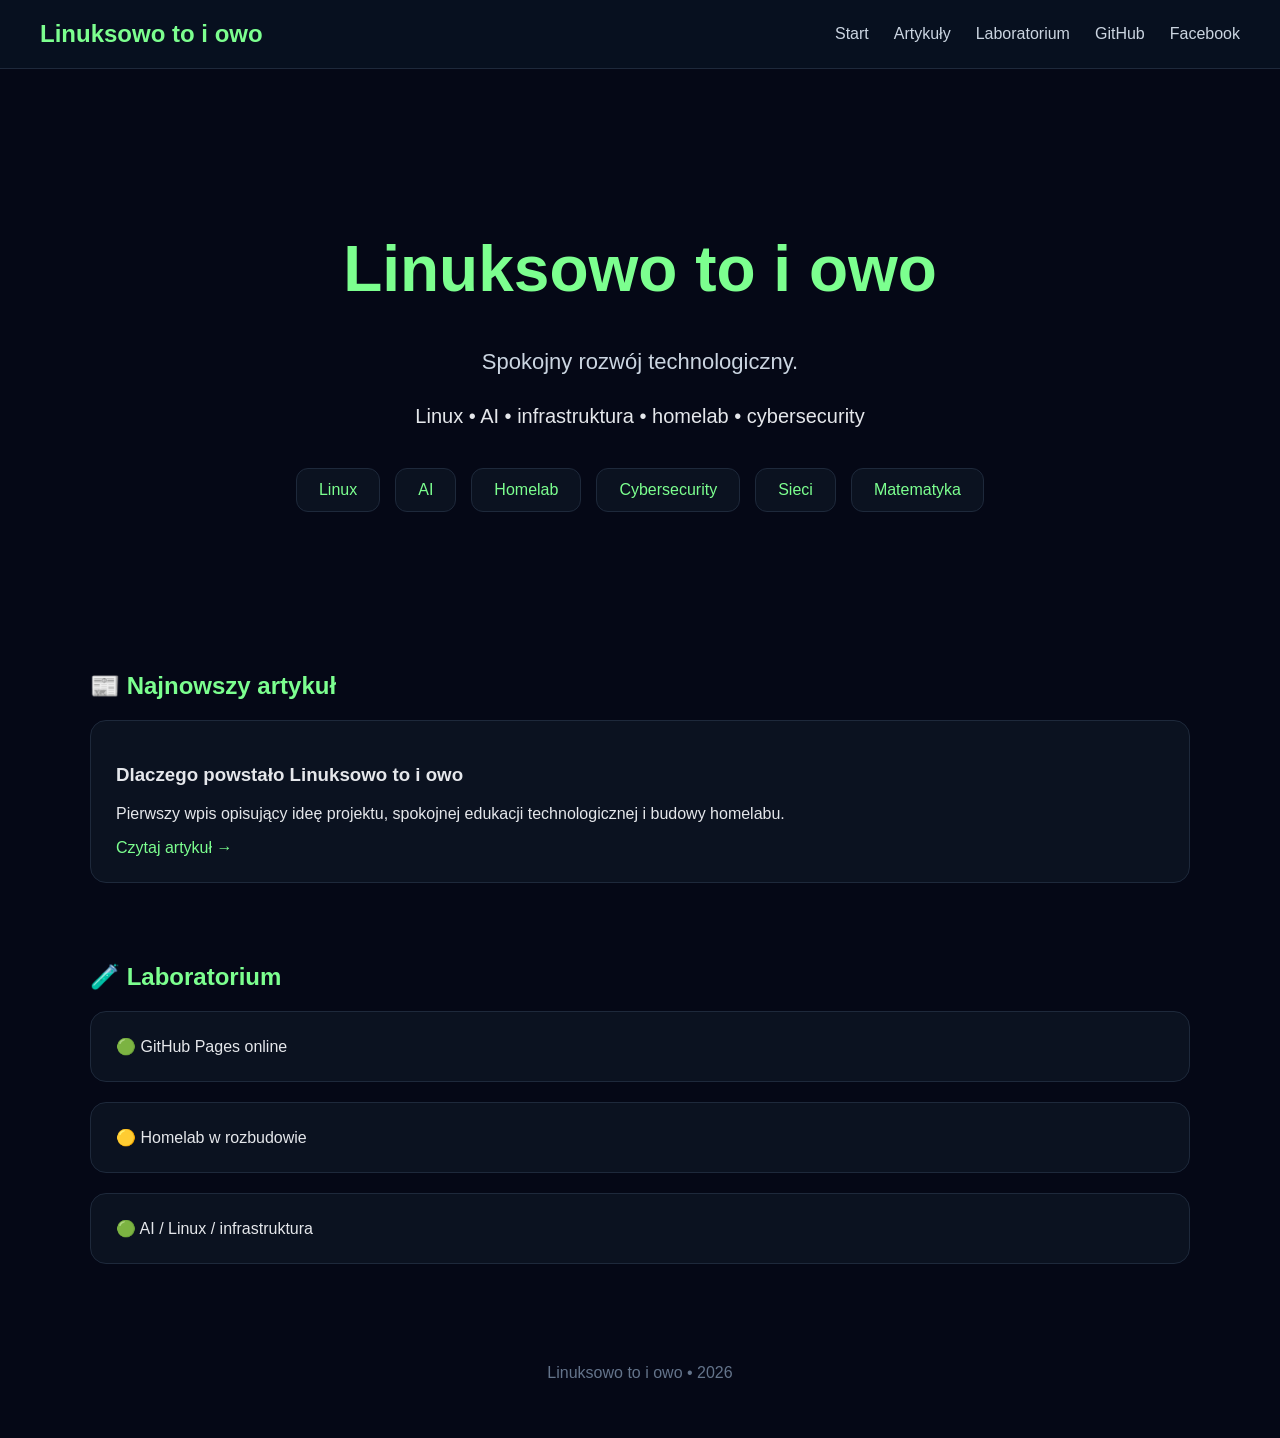
==== index.html @ 0c0dea55 "Implement category buttons in index.html Added category buttons for various topics." ====
<!DOCTYPE html>
<html lang="pl">
<head>
<meta charset="UTF-8">
<meta name="viewport" content="width=device-width, initial-scale=1.0">

<title>Linuksowo to i owo</title>

<style>
.navbar{
    display:flex;
    justify-content:space-between;
    align-items:center;

    padding:20px 40px;

    border-bottom:1px solid #1e293b;

    background:#07101f;

    position:sticky;
    top:0;

    backdrop-filter:blur(10px);

    z-index:1000;
}

.nav-logo{
    color:#7CFF8F;
    font-size:24px;
    font-weight:bold;
}

.nav-links{
    display:flex;
    gap:25px;
}

.nav-links a{
    color:#cbd5e1;
    text-decoration:none;

    transition:0.3s;
}

.nav-links a:hover{
    color:#7CFF8F;
}
body{
    margin:0;
    background:#050816;
    color:#E5E7EB;
    font-family:Arial,sans-serif;
}

.container{
    max-width:1100px;
    margin:auto;
    padding:40px 20px;
}

.hero{
    text-align:center;
    padding:80px 20px;
}

.hero h1{
    color:#7CFF8F;
    font-size:64px;
}

.hero p{
    font-size:22px;
    color:#cbd5e1;
}

.tags{
    margin-top:30px;
    font-size:20px;
}
.category-buttons{
    margin-top:40px;

    display:flex;

    justify-content:center;

    flex-wrap:wrap;

    gap:15px;
}

.category-buttons button{

    background:#0b1220;

    border:1px solid #1e293b;

    color:#7CFF8F;

    padding:12px 22px;

    border-radius:12px;

    cursor:pointer;

    transition:0.3s;

    font-size:16px;
}

.category-buttons button:hover{

    background:#7CFF8F;

    color:#050816;

    transform:translateY(-2px);
}
.section{
    margin-top:80px;
}

.section h2{
    color:#7CFF8F;
}

.card{
    background:#0b1220;
    border:1px solid #1e293b;
    border-radius:16px;
    padding:25px;
    margin-top:20px;
}

.card a{
    color:#7CFF8F;
    text-decoration:none;
}

.footer{
    margin-top:100px;
    text-align:center;
    color:#64748b;
}

</style>
</head>

<body>
<nav class="navbar">

<div class="nav-logo">
Linuksowo to i owo
</div>

<div class="nav-links">

<a href="#">Start</a>

<a href="#">Artykuły</a>

<a href="#">Laboratorium</a>

<a href="https://github.com/jckkrawczyk-droid/linuksowotoiowo">
GitHub
</a>

<a href="https://www.facebook.com/groups/1503868154056317">
Facebook
</a>

</div>

</nav>
<div class="container">

<div class="hero">

<h1>Linuksowo to i owo</h1>

<p>Spokojny rozwój technologiczny.</p>

<div class="tags">
Linux • AI • infrastruktura • homelab • cybersecurity
</div>
<div class="category-buttons">

<button>Linux</button>

<button>AI</button>

<button>Homelab</button>

<button>Cybersecurity</button>

<button>Sieci</button>

<button>Matematyka</button>

</div>
</div>

<div class="section">

<h2>📰 Najnowszy artykuł</h2>

<div class="card">

<h3>Dlaczego powstało Linuksowo to i owo</h3>

<p>
Pierwszy wpis opisujący ideę projektu,
spokojnej edukacji technologicznej i budowy homelabu.
</p>

<a href="articles/pierwszy-artykul.html">
Czytaj artykuł →
</a>

</div>

</div>

<div class="section">

<h2>🧪 Laboratorium</h2>

<div class="card">
🟢 GitHub Pages online
</div>

<div class="card">
🟡 Homelab w rozbudowie
</div>

<div class="card">
🟢 AI / Linux / infrastruktura
</div>

</div>

<div class="footer">

<p>
Linuksowo to i owo • 2026
</p>

</div>

</div>

</body>
</html>
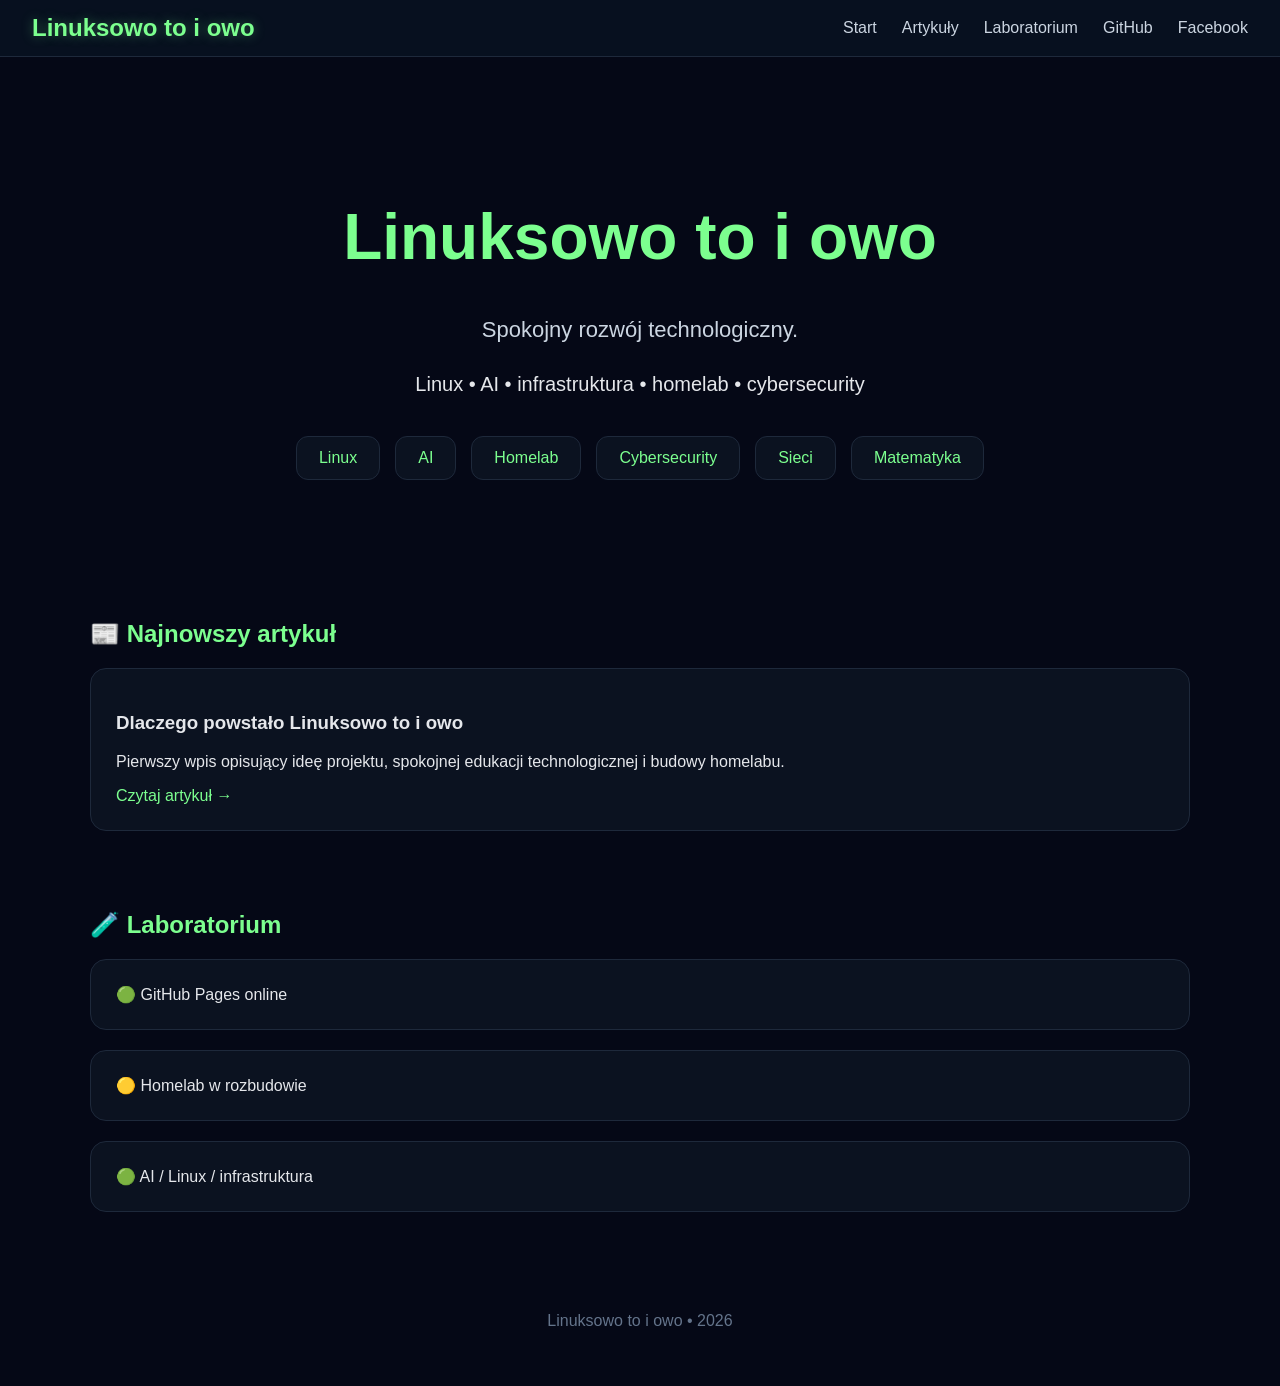
==== commit 113b1c7a: "Refine styles for navigation and hero sections Adjusted padding and added hover effect to card eleme" ====
--- a/index.html
+++ b/index.html
@@ -12,7 +12,7 @@
     justify-content:space-between;
     align-items:center;
 
-    padding:20px 40px;
+    padding:14px 32px;
 
     border-bottom:1px solid #1e293b;
 
@@ -30,6 +30,7 @@
     color:#7CFF8F;
     font-size:24px;
     font-weight:bold;
+    text-shadow:0 0 12px rgba(124,255,143,0.35);
 }
 
 .nav-links{
@@ -62,7 +63,7 @@
 
 .hero{
     text-align:center;
-    padding:80px 20px;
+    padding:60px 20px;
 }
 
 .hero h1{
@@ -132,8 +133,13 @@
     border-radius:16px;
     padding:25px;
     margin-top:20px;
-}
-
+    transition:0.3s;
+}
+.card:hover{
+    transform:translateY(-4px);
+
+    border-color:#7CFF8F;
+}
 .card a{
     color:#7CFF8F;
     text-decoration:none;
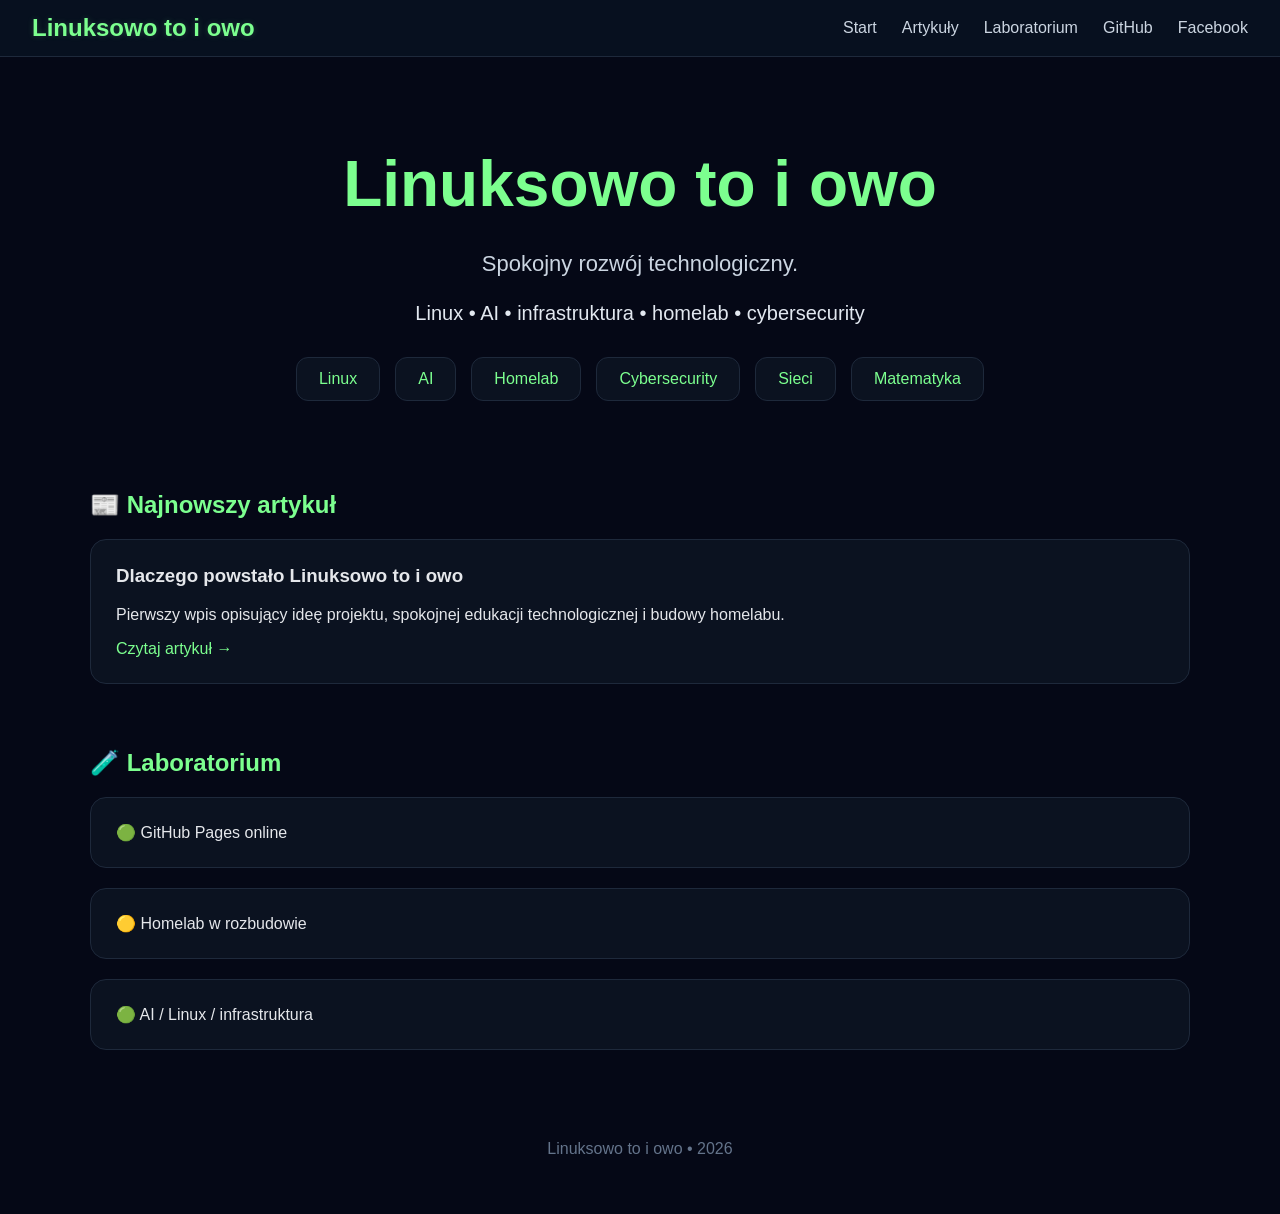
==== commit f2364a50: "Refactor CSS styles and layout adjustments Updated styles for various elements, adjusted padding and" ====
--- a/index.html
+++ b/index.html
@@ -7,47 +7,7 @@
 <title>Linuksowo to i owo</title>
 
 <style>
-.navbar{
-    display:flex;
-    justify-content:space-between;
-    align-items:center;
-
-    padding:14px 32px;
-
-    border-bottom:1px solid #1e293b;
-
-    background:#07101f;
-
-    position:sticky;
-    top:0;
-
-    backdrop-filter:blur(10px);
-
-    z-index:1000;
-}
-
-.nav-logo{
-    color:#7CFF8F;
-    font-size:24px;
-    font-weight:bold;
-    text-shadow:0 0 12px rgba(124,255,143,0.35);
-}
-
-.nav-links{
-    display:flex;
-    gap:25px;
-}
-
-.nav-links a{
-    color:#cbd5e1;
-    text-decoration:none;
-
-    transition:0.3s;
-}
-
-.nav-links a:hover{
-    color:#7CFF8F;
-}
+
 body{
     margin:0;
     background:#050816;
@@ -55,33 +15,116 @@
     font-family:Arial,sans-serif;
 }
 
+/* ============================================================
+   NAVBAR
+   ============================================================ */
+
+.navbar{
+    display:flex;
+    justify-content:space-between;
+    align-items:center;
+
+    padding:14px 32px;
+
+    border-bottom:1px solid #1e293b;
+
+    background:#07101f;
+
+    position:sticky;
+    top:0;
+
+    backdrop-filter:blur(10px);
+
+    z-index:1000;
+}
+
+.nav-logo{
+    color:#7CFF8F;
+    font-size:24px;
+    font-weight:bold;
+
+    text-shadow:
+        0 0 6px rgba(124,255,143,0.20);
+}
+
+.nav-links{
+    display:flex;
+    gap:25px;
+}
+
+.nav-links a{
+    color:#cbd5e1;
+    text-decoration:none;
+
+    transition:
+        color 0.25s ease;
+}
+
+.nav-links a:hover{
+    color:#7CFF8F;
+}
+
+
+/* ============================================================
+   GŁÓWNY KONTENER
+   ============================================================ */
+
 .container{
     max-width:1100px;
     margin:auto;
-    padding:40px 20px;
-}
+
+    padding:
+        30px 20px
+        40px;
+}
+
+
+/* ============================================================
+   HERO
+   ============================================================ */
 
 .hero{
     text-align:center;
-    padding:60px 20px;
+
+    padding:
+        35px 20px
+        25px;
 }
 
 .hero h1{
     color:#7CFF8F;
+
     font-size:64px;
+
+    margin:
+        25px 0
+        30px;
 }
 
 .hero p{
     font-size:22px;
     color:#cbd5e1;
+
+    margin:
+        0 0
+        25px;
 }
 
 .tags{
-    margin-top:30px;
+    margin-top:20px;
+
     font-size:20px;
-}
+
+    color:#e2e8f0;
+}
+
+
+/* ============================================================
+   PRZYCISKI KATEGORII
+   ============================================================ */
+
 .category-buttons{
-    margin-top:40px;
+    margin-top:32px;
 
     display:flex;
 
@@ -93,7 +136,6 @@
 }
 
 .category-buttons button{
-
     background:#0b1220;
 
     border:1px solid #1e293b;
@@ -106,55 +148,185 @@
 
     cursor:pointer;
 
-    transition:0.3s;
+    transition:
+        background 0.25s ease,
+        border-color 0.25s ease,
+        color 0.25s ease,
+        transform 0.25s ease;
 
     font-size:16px;
 }
 
 .category-buttons button:hover{
-
-    background:#7CFF8F;
-
-    color:#050816;
-
-    transform:translateY(-2px);
-}
+    background:#101a2d;
+
+    border-color:#7CFF8F;
+
+    color:#7CFF8F;
+
+    transform:
+        translateY(-2px);
+}
+
+
+/* ============================================================
+   SEKCJE
+   ============================================================ */
+
 .section{
-    margin-top:80px;
+    margin-top:65px;
 }
 
 .section h2{
     color:#7CFF8F;
-}
+
+    margin-bottom:18px;
+}
+
+
+/* ============================================================
+   KARTY
+   ============================================================ */
 
 .card{
     background:#0b1220;
-    border:1px solid #1e293b;
+
+    border:
+        1px solid
+        #1e293b;
+
     border-radius:16px;
+
     padding:25px;
+
     margin-top:20px;
-    transition:0.3s;
-}
+
+    transition:
+        transform 0.25s ease,
+        border-color 0.25s ease,
+        background 0.25s ease;
+}
+
 .card:hover{
-    transform:translateY(-4px);
-
-    border-color:#7CFF8F;
-}
+    transform:
+        translateY(-2px);
+
+    border-color:
+        rgba(
+            124,
+            255,
+            143,
+            0.65
+        );
+
+    background:#0d1627;
+}
+
+.card h3{
+    margin-top:0;
+}
+
 .card a{
     color:#7CFF8F;
+
     text-decoration:none;
-}
+
+    transition:
+        opacity 0.25s ease;
+}
+
+.card a:hover{
+    opacity:0.80;
+}
+
+
+/* ============================================================
+   STOPKA
+   ============================================================ */
 
 .footer{
-    margin-top:100px;
+    margin-top:90px;
+
     text-align:center;
+
     color:#64748b;
+}
+
+
+/* ============================================================
+   RESPONSYWNOŚĆ
+   ============================================================ */
+
+@media (max-width:800px){
+
+    .navbar{
+        padding:
+            14px 20px;
+
+        flex-direction:column;
+
+        gap:14px;
+    }
+
+    .nav-links{
+        flex-wrap:wrap;
+
+        justify-content:center;
+
+        gap:16px;
+    }
+
+    .hero h1{
+        font-size:46px;
+    }
+
+    .hero p{
+        font-size:20px;
+    }
+
+    .tags{
+        font-size:17px;
+    }
+
+}
+
+
+@media (max-width:520px){
+
+    .container{
+        padding:
+            20px 14px
+            30px;
+    }
+
+    .hero{
+        padding:
+            25px 10px
+            15px;
+    }
+
+    .hero h1{
+        font-size:38px;
+    }
+
+    .category-buttons{
+        gap:10px;
+    }
+
+    .category-buttons button{
+        padding:
+            10px 16px;
+
+        font-size:15px;
+    }
+
 }
 
 </style>
 </head>
 
 <body>
+
 <nav class="navbar">
 
 <div class="nav-logo">
@@ -180,17 +352,24 @@
 </div>
 
 </nav>
+
+
 <div class="container">
 
+
 <div class="hero">
 
 <h1>Linuksowo to i owo</h1>
 
-<p>Spokojny rozwój technologiczny.</p>
+<p>
+Spokojny rozwój technologiczny.
+</p>
 
 <div class="tags">
 Linux • AI • infrastruktura • homelab • cybersecurity
 </div>
+
+
 <div class="category-buttons">
 
 <button>Linux</button>
@@ -206,19 +385,26 @@
 <button>Matematyka</button>
 
 </div>
-</div>
+
+</div>
+
 
 <div class="section">
 
-<h2>📰 Najnowszy artykuł</h2>
+<h2>
+📰 Najnowszy artykuł
+</h2>
 
 <div class="card">
 
-<h3>Dlaczego powstało Linuksowo to i owo</h3>
+<h3>
+Dlaczego powstało Linuksowo to i owo
+</h3>
 
 <p>
 Pierwszy wpis opisujący ideę projektu,
-spokojnej edukacji technologicznej i budowy homelabu.
+spokojnej edukacji technologicznej
+i budowy homelabu.
 </p>
 
 <a href="articles/pierwszy-artykul.html">
@@ -229,9 +415,12 @@
 
 </div>
 
+
 <div class="section">
 
-<h2>🧪 Laboratorium</h2>
+<h2>
+🧪 Laboratorium
+</h2>
 
 <div class="card">
 🟢 GitHub Pages online
@@ -246,6 +435,7 @@
 </div>
 
 </div>
+
 
 <div class="footer">
 
@@ -255,6 +445,7 @@
 
 </div>
 
+
 </div>
 
 </body>
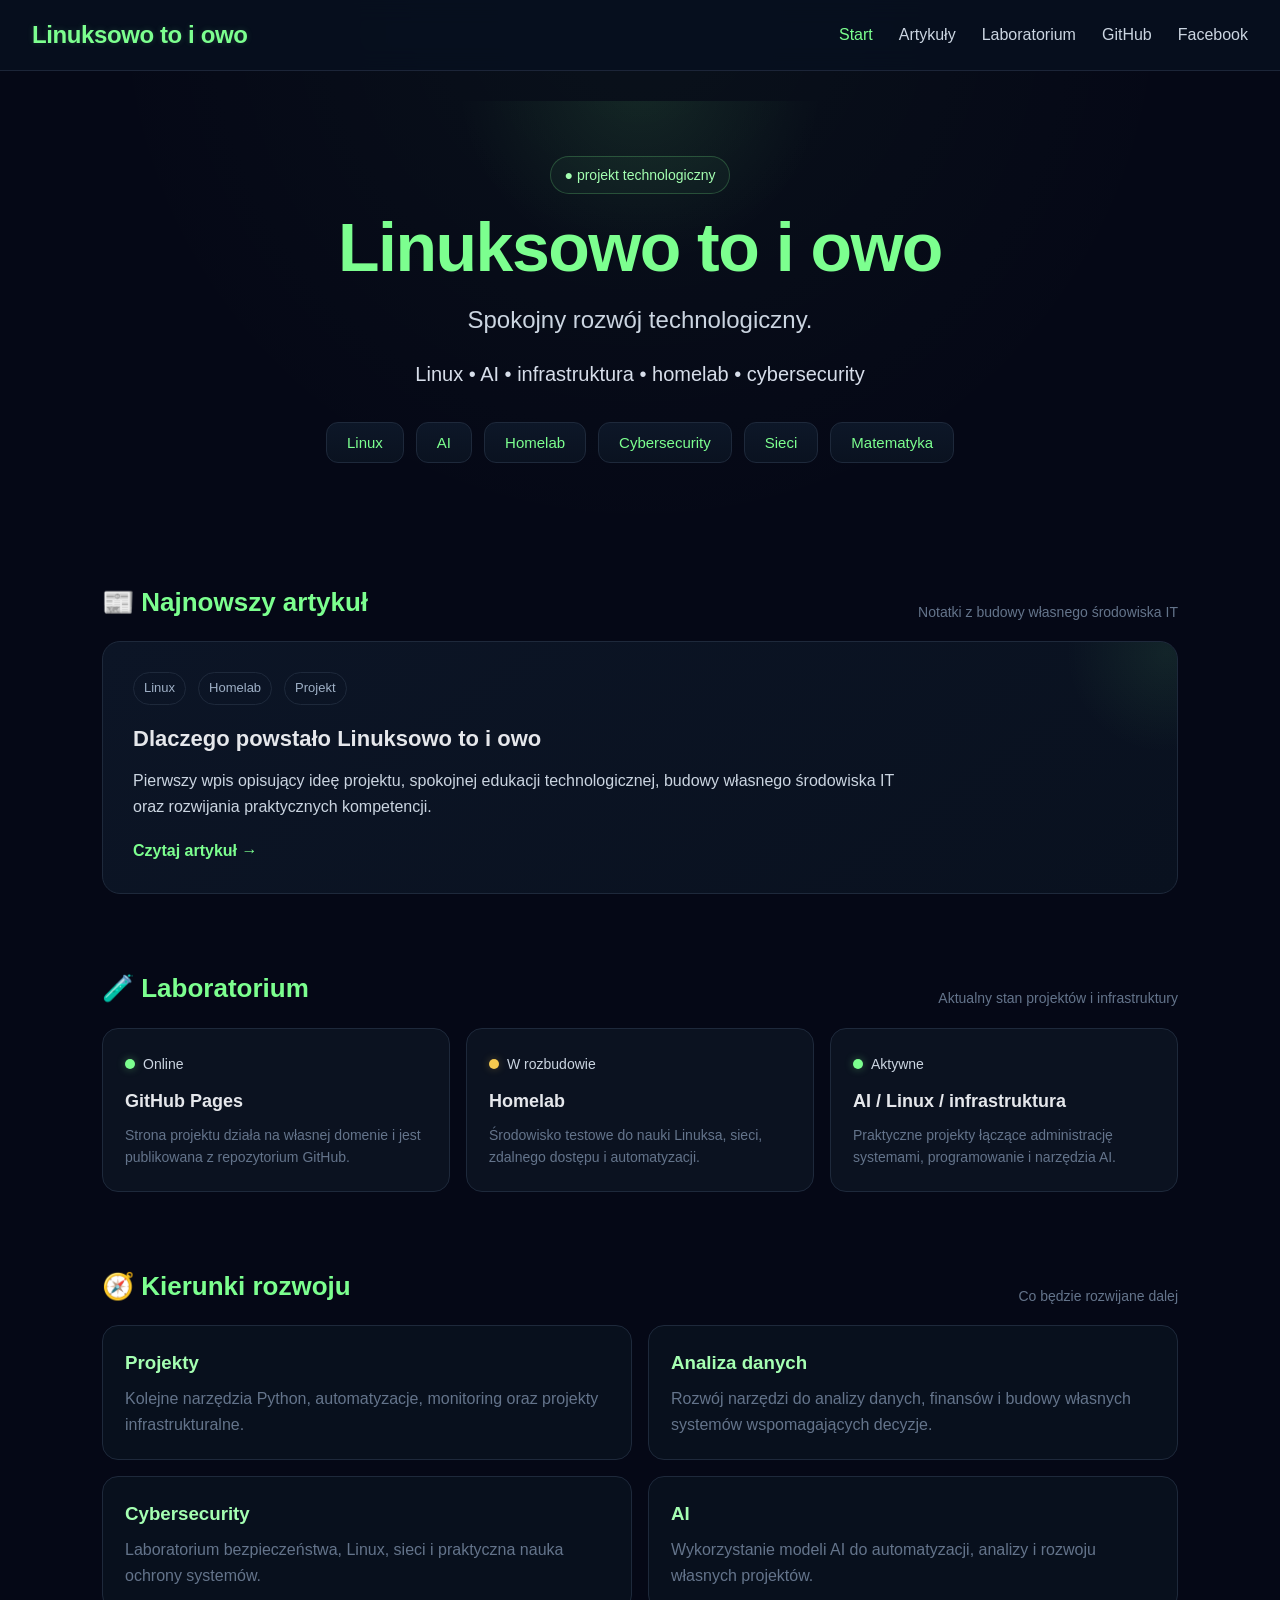
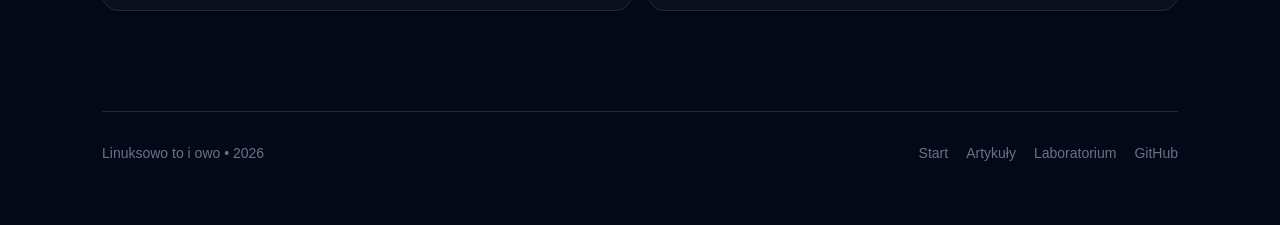
==== commit eb1a747d: "Refactor CSS styles and update design elements Refactor CSS variables and styles for improved readab" ====
--- a/index.html
+++ b/index.html
@@ -8,74 +8,172 @@
 
 <style>
 
+:root{
+    --bg:#050816;
+    --bg-soft:#08101f;
+    --panel:#0b1220;
+    --panel-hover:#0f1a2d;
+    --border:#1e293b;
+    --border-soft:#263449;
+
+    --text:#e5e7eb;
+    --text-soft:#cbd5e1;
+    --text-muted:#64748b;
+
+    --green:#7cff8f;
+    --green-soft:#a5ffb2;
+}
+
+/* ============================================================
+   RESET / BASE
+   ============================================================ */
+
+*{
+    box-sizing:border-box;
+}
+
+html{
+    scroll-behavior:smooth;
+}
+
 body{
     margin:0;
-    background:#050816;
-    color:#E5E7EB;
-    font-family:Arial,sans-serif;
-}
+
+    background:
+        radial-gradient(
+            circle at top,
+            rgba(124,255,143,0.04),
+            transparent 28%
+        ),
+        var(--bg);
+
+    color:var(--text);
+
+    font-family:
+        Arial,
+        Helvetica,
+        sans-serif;
+
+    line-height:1.6;
+}
+
+a{
+    color:inherit;
+}
+
+button,
+a{
+    -webkit-tap-highlight-color:transparent;
+}
+
 
 /* ============================================================
    NAVBAR
    ============================================================ */
 
 .navbar{
+    position:sticky;
+    top:0;
+
+    z-index:1000;
+
     display:flex;
     justify-content:space-between;
     align-items:center;
 
     padding:14px 32px;
 
-    border-bottom:1px solid #1e293b;
-
-    background:#07101f;
-
-    position:sticky;
-    top:0;
-
-    backdrop-filter:blur(10px);
-
-    z-index:1000;
+    border-bottom:
+        1px solid
+        rgba(30,41,59,0.9);
+
+    background:
+        rgba(7,16,31,0.92);
+
+    backdrop-filter:
+        blur(12px);
 }
 
 .nav-logo{
-    color:#7CFF8F;
+    color:var(--green);
+
     font-size:24px;
-    font-weight:bold;
+    font-weight:700;
+
+    letter-spacing:-0.4px;
 
     text-shadow:
-        0 0 6px rgba(124,255,143,0.20);
+        0 0 6px
+        rgba(124,255,143,0.18);
 }
 
 .nav-links{
     display:flex;
-    gap:25px;
+    align-items:center;
+
+    gap:26px;
 }
 
 .nav-links a{
-    color:#cbd5e1;
+    position:relative;
+
+    color:var(--text-soft);
+
     text-decoration:none;
+
+    font-size:16px;
+
+    padding:
+        8px 0;
 
     transition:
         color 0.25s ease;
 }
 
+.nav-links a::after{
+    content:"";
+
+    position:absolute;
+
+    left:0;
+    bottom:2px;
+
+    width:0;
+    height:2px;
+
+    background:var(--green);
+
+    border-radius:2px;
+
+    transition:
+        width 0.25s ease;
+}
+
 .nav-links a:hover{
-    color:#7CFF8F;
+    color:var(--green);
+}
+
+.nav-links a:hover::after{
+    width:100%;
+}
+
+.nav-links .active{
+    color:var(--green);
 }
 
 
 /* ============================================================
-   GŁÓWNY KONTENER
+   MAIN CONTAINER
    ============================================================ */
 
 .container{
-    max-width:1100px;
+    max-width:1120px;
+
     margin:auto;
 
     padding:
-        30px 20px
-        40px;
+        30px 22px
+        50px;
 }
 
 
@@ -84,122 +182,220 @@
    ============================================================ */
 
 .hero{
+    position:relative;
+
     text-align:center;
 
     padding:
-        35px 20px
-        25px;
+        55px 20px
+        45px;
+
+    overflow:hidden;
+}
+
+.hero::before{
+    content:"";
+
+    position:absolute;
+
+    width:380px;
+    height:380px;
+
+    left:50%;
+    top:-210px;
+
+    transform:
+        translateX(-50%);
+
+    background:
+        radial-gradient(
+            circle,
+            rgba(124,255,143,0.10),
+            transparent 68%
+        );
+
+    pointer-events:none;
+}
+
+.hero-badge{
+    display:inline-flex;
+
+    align-items:center;
+    gap:8px;
+
+    padding:
+        7px 14px;
+
+    border:
+        1px solid
+        rgba(124,255,143,0.22);
+
+    border-radius:999px;
+
+    background:
+        rgba(124,255,143,0.04);
+
+    color:var(--green-soft);
+
+    font-size:14px;
+
+    margin-bottom:18px;
 }
 
 .hero h1{
-    color:#7CFF8F;
-
-    font-size:64px;
-
-    margin:
-        25px 0
-        30px;
-}
-
-.hero p{
-    font-size:22px;
-    color:#cbd5e1;
+    position:relative;
 
     margin:
         0 0
-        25px;
+        18px;
+
+    color:var(--green);
+
+    font-size:
+        clamp(42px,7vw,68px);
+
+    line-height:1.05;
+
+    letter-spacing:-1.5px;
+}
+
+.hero p{
+    margin:
+        0 0
+        18px;
+
+    font-size:
+        clamp(20px,2.5vw,24px);
+
+    color:var(--text-soft);
 }
 
 .tags{
-    margin-top:20px;
-
-    font-size:20px;
-
-    color:#e2e8f0;
+    margin-top:14px;
+
+    color:#d7deea;
+
+    font-size:
+        clamp(16px,2vw,20px);
 }
 
 
 /* ============================================================
-   PRZYCISKI KATEGORII
+   CATEGORY BUTTONS
    ============================================================ */
 
 .category-buttons{
     margin-top:32px;
 
     display:flex;
-
     justify-content:center;
-
     flex-wrap:wrap;
 
-    gap:15px;
+    gap:12px;
 }
 
 .category-buttons button{
-    background:#0b1220;
-
-    border:1px solid #1e293b;
-
-    color:#7CFF8F;
-
-    padding:12px 22px;
+    background:
+        linear-gradient(
+            180deg,
+            #0d1728,
+            #0a1220
+        );
+
+    border:
+        1px solid
+        var(--border);
+
+    color:var(--green);
+
+    padding:
+        11px 20px;
 
     border-radius:12px;
 
     cursor:pointer;
 
+    font-size:15px;
+
     transition:
-        background 0.25s ease,
-        border-color 0.25s ease,
-        color 0.25s ease,
-        transform 0.25s ease;
-
-    font-size:16px;
+        transform 0.22s ease,
+        border-color 0.22s ease,
+        background 0.22s ease,
+        box-shadow 0.22s ease;
 }
 
 .category-buttons button:hover{
-    background:#101a2d;
-
-    border-color:#7CFF8F;
-
-    color:#7CFF8F;
-
     transform:
         translateY(-2px);
+
+    border-color:
+        rgba(124,255,143,0.70);
+
+    background:#101b2d;
+
+    box-shadow:
+        0 8px 24px
+        rgba(0,0,0,0.18);
 }
 
 
 /* ============================================================
-   SEKCJE
+   SECTION
    ============================================================ */
 
 .section{
-    margin-top:65px;
+    margin-top:74px;
+}
+
+.section-header{
+    display:flex;
+    justify-content:space-between;
+    align-items:end;
+
+    gap:20px;
+
+    margin-bottom:18px;
 }
 
 .section h2{
-    color:#7CFF8F;
-
-    margin-bottom:18px;
+    margin:0;
+
+    color:var(--green);
+
+    font-size:26px;
+}
+
+.section-subtitle{
+    color:var(--text-muted);
+
+    font-size:14px;
 }
 
 
 /* ============================================================
-   KARTY
+   FEATURED ARTICLE
    ============================================================ */
 
-.card{
-    background:#0b1220;
+.featured-card{
+    position:relative;
+
+    overflow:hidden;
+
+    background:
+        linear-gradient(
+            145deg,
+            #0c1526,
+            #09111f
+        );
 
     border:
         1px solid
-        #1e293b;
-
-    border-radius:16px;
-
-    padding:25px;
-
-    margin-top:20px;
+        var(--border);
+
+    border-radius:18px;
+
+    padding:
+        30px;
 
     transition:
         transform 0.25s ease,
@@ -207,57 +403,304 @@
         background 0.25s ease;
 }
 
-.card:hover{
+.featured-card::after{
+    content:"";
+
+    position:absolute;
+
+    width:220px;
+    height:220px;
+
+    right:-100px;
+    top:-100px;
+
+    background:
+        radial-gradient(
+            circle,
+            rgba(124,255,143,0.08),
+            transparent 65%
+        );
+
+    pointer-events:none;
+}
+
+.featured-card:hover{
     transform:
-        translateY(-2px);
+        translateY(-3px);
 
     border-color:
-        rgba(
-            124,
-            255,
-            143,
-            0.65
+        rgba(124,255,143,0.60);
+
+    background:
+        linear-gradient(
+            145deg,
+            #0f1a2d,
+            #0a1423
         );
-
-    background:#0d1627;
-}
-
-.card h3{
-    margin-top:0;
-}
-
-.card a{
-    color:#7CFF8F;
+}
+
+.featured-card h3{
+    margin:
+        0 0
+        12px;
+
+    font-size:22px;
+}
+
+.featured-card p{
+    margin:
+        0 0
+        18px;
+
+    color:var(--text-soft);
+
+    max-width:780px;
+}
+
+.article-meta{
+    display:flex;
+    gap:12px;
+    flex-wrap:wrap;
+
+    margin-bottom:16px;
+}
+
+.meta-pill{
+    padding:
+        5px 10px;
+
+    border-radius:999px;
+
+    border:
+        1px solid
+        var(--border);
+
+    color:#9fb0c6;
+
+    font-size:13px;
+}
+
+.read-more{
+    display:inline-block;
+
+    color:var(--green);
 
     text-decoration:none;
 
+    font-weight:600;
+
     transition:
-        opacity 0.25s ease;
-}
-
-.card a:hover{
-    opacity:0.80;
+        transform 0.2s ease,
+        color 0.2s ease;
+}
+
+.read-more:hover{
+    transform:
+        translateX(3px);
+
+    color:var(--green-soft);
 }
 
 
 /* ============================================================
-   STOPKA
+   LAB GRID
    ============================================================ */
 
+.lab-grid{
+    display:grid;
+
+    grid-template-columns:
+        repeat(3,1fr);
+
+    gap:16px;
+}
+
+.lab-card{
+    background:var(--panel);
+
+    border:
+        1px solid
+        var(--border);
+
+    border-radius:16px;
+
+    padding:22px;
+
+    min-height:135px;
+
+    transition:
+        transform 0.25s ease,
+        border-color 0.25s ease,
+        background 0.25s ease;
+}
+
+.lab-card:hover{
+    transform:
+        translateY(-3px);
+
+    border-color:
+        rgba(124,255,143,0.50);
+
+    background:var(--panel-hover);
+}
+
+.lab-status{
+    display:inline-flex;
+
+    align-items:center;
+
+    gap:8px;
+
+    color:var(--text-soft);
+
+    font-size:14px;
+
+    margin-bottom:12px;
+}
+
+.status-dot{
+    width:10px;
+    height:10px;
+
+    border-radius:50%;
+
+    background:var(--green);
+
+    box-shadow:
+        0 0 8px
+        rgba(124,255,143,0.35);
+}
+
+.status-dot.yellow{
+    background:#f4c84f;
+
+    box-shadow:
+        0 0 8px
+        rgba(244,200,79,0.28);
+}
+
+.lab-card h3{
+    margin:
+        0 0
+        8px;
+
+    font-size:18px;
+}
+
+.lab-card p{
+    margin:0;
+
+    color:var(--text-muted);
+
+    font-size:14px;
+}
+
+
+/* ============================================================
+   DEVELOPMENT
+   ============================================================ */
+
+.development-grid{
+    display:grid;
+
+    grid-template-columns:
+        repeat(2,1fr);
+
+    gap:16px;
+}
+
+.dev-card{
+    border:
+        1px solid
+        var(--border);
+
+    background:#08101d;
+
+    border-radius:16px;
+
+    padding:22px;
+}
+
+.dev-card h3{
+    color:var(--green-soft);
+
+    margin:
+        0 0
+        8px;
+}
+
+.dev-card p{
+    color:var(--text-muted);
+
+    margin:0;
+}
+
+
+/* ============================================================
+   FOOTER
+   ============================================================ */
+
 .footer{
-    margin-top:90px;
-
-    text-align:center;
-
-    color:#64748b;
+    margin-top:100px;
+
+    padding:
+        30px 0
+        10px;
+
+    border-top:
+        1px solid
+        var(--border);
+
+    display:flex;
+    justify-content:space-between;
+    align-items:center;
+
+    gap:20px;
+
+    color:var(--text-muted);
+
+    font-size:14px;
+}
+
+.footer-links{
+    display:flex;
+
+    gap:18px;
+}
+
+.footer-links a{
+    color:var(--text-muted);
+
+    text-decoration:none;
+
+    transition:
+        color 0.2s ease;
+}
+
+.footer-links a:hover{
+    color:var(--green);
 }
 
 
 /* ============================================================
-   RESPONSYWNOŚĆ
+   RESPONSIVE
    ============================================================ */
 
-@media (max-width:800px){
+@media (max-width:900px){
+
+    .lab-grid{
+        grid-template-columns:
+            1fr;
+    }
+
+    .development-grid{
+        grid-template-columns:
+            1fr;
+    }
+
+}
+
+@media (max-width:760px){
 
     .navbar{
         padding:
@@ -265,7 +708,7 @@
 
         flex-direction:column;
 
-        gap:14px;
+        gap:12px;
     }
 
     .nav-links{
@@ -273,51 +716,80 @@
 
         justify-content:center;
 
-        gap:16px;
-    }
-
-    .hero h1{
-        font-size:46px;
-    }
-
-    .hero p{
-        font-size:20px;
-    }
-
-    .tags{
-        font-size:17px;
-    }
-
-}
-
+        gap:
+            8px 18px;
+    }
+
+    .hero{
+        padding:
+            40px 10px
+            30px;
+    }
+
+    .section-header{
+        align-items:flex-start;
+
+        flex-direction:column;
+
+        gap:4px;
+    }
+
+    .footer{
+        flex-direction:column;
+
+        text-align:center;
+    }
+
+}
 
 @media (max-width:520px){
 
     .container{
         padding:
             20px 14px
-            30px;
-    }
-
-    .hero{
-        padding:
-            25px 10px
-            15px;
+            35px;
+    }
+
+    .nav-logo{
+        font-size:21px;
+    }
+
+    .nav-links a{
+        font-size:14px;
     }
 
     .hero h1{
-        font-size:38px;
-    }
-
-    .category-buttons{
-        gap:10px;
+        font-size:40px;
     }
 
     .category-buttons button{
         padding:
-            10px 16px;
-
-        font-size:15px;
+            9px 14px;
+
+        font-size:14px;
+    }
+
+    .featured-card{
+        padding:22px;
+    }
+
+}
+
+
+/* ============================================================
+   ACCESSIBILITY
+   ============================================================ */
+
+@media (prefers-reduced-motion:reduce){
+
+    html{
+        scroll-behavior:auto;
+    }
+
+    *,
+    *::before,
+    *::after{
+        transition:none !important;
     }
 
 }
@@ -327,6 +799,11 @@
 
 <body>
 
+
+<!-- =========================================================
+     NAVBAR
+     ========================================================= -->
+
 <nav class="navbar">
 
 <div class="nav-logo">
@@ -335,17 +812,31 @@
 
 <div class="nav-links">
 
-<a href="#">Start</a>
-
-<a href="#">Artykuły</a>
-
-<a href="#">Laboratorium</a>
-
-<a href="https://github.com/jckkrawczyk-droid/linuksowotoiowo">
+<a class="active" href="#start">
+Start
+</a>
+
+<a href="#artykuly">
+Artykuły
+</a>
+
+<a href="#laboratorium">
+Laboratorium
+</a>
+
+<a
+href="https://github.com/jckkrawczyk-droid/linuksowotoiowo"
+target="_blank"
+rel="noopener noreferrer"
+>
 GitHub
 </a>
 
-<a href="https://www.facebook.com/groups/1503868154056317">
+<a
+href="https://www.facebook.com/groups/1503868154056317"
+target="_blank"
+rel="noopener noreferrer"
+>
 Facebook
 </a>
 
@@ -354,12 +845,29 @@
 </nav>
 
 
+<!-- =========================================================
+     MAIN
+     ========================================================= -->
+
 <div class="container">
 
 
-<div class="hero">
-
-<h1>Linuksowo to i owo</h1>
+<!-- =========================================================
+     HERO
+     ========================================================= -->
+
+<section
+class="hero"
+id="start"
+>
+
+<div class="hero-badge">
+● projekt technologiczny
+</div>
+
+<h1>
+Linuksowo to i owo
+</h1>
 
 <p>
 Spokojny rozwój technologiczny.
@@ -372,30 +880,77 @@
 
 <div class="category-buttons">
 
-<button>Linux</button>
-
-<button>AI</button>
-
-<button>Homelab</button>
-
-<button>Cybersecurity</button>
-
-<button>Sieci</button>
-
-<button>Matematyka</button>
-
-</div>
-
-</div>
-
-
-<div class="section">
-
+<button>
+Linux
+</button>
+
+<button>
+AI
+</button>
+
+<button>
+Homelab
+</button>
+
+<button>
+Cybersecurity
+</button>
+
+<button>
+Sieci
+</button>
+
+<button>
+Matematyka
+</button>
+
+</div>
+
+</section>
+
+
+<!-- =========================================================
+     NAJNOWSZY ARTYKUŁ
+     ========================================================= -->
+
+<section
+class="section"
+id="artykuly"
+>
+
+<div class="section-header">
+
+<div>
 <h2>
 📰 Najnowszy artykuł
 </h2>
-
-<div class="card">
+</div>
+
+<div class="section-subtitle">
+Notatki z budowy własnego środowiska IT
+</div>
+
+</div>
+
+
+<div class="featured-card">
+
+<div class="article-meta">
+
+<span class="meta-pill">
+Linux
+</span>
+
+<span class="meta-pill">
+Homelab
+</span>
+
+<span class="meta-pill">
+Projekt
+</span>
+
+</div>
+
 
 <h3>
 Dlaczego powstało Linuksowo to i owo
@@ -403,47 +958,250 @@
 
 <p>
 Pierwszy wpis opisujący ideę projektu,
-spokojnej edukacji technologicznej
-i budowy homelabu.
+spokojnej edukacji technologicznej,
+budowy własnego środowiska IT
+oraz rozwijania praktycznych kompetencji.
 </p>
 
-<a href="articles/pierwszy-artykul.html">
+<a
+class="read-more"
+href="articles/pierwszy-artykul.html"
+>
 Czytaj artykuł →
 </a>
 
 </div>
 
-</div>
-
-
-<div class="section">
-
+</section>
+
+
+<!-- =========================================================
+     LABORATORIUM
+     ========================================================= -->
+
+<section
+class="section"
+id="laboratorium"
+>
+
+<div class="section-header">
+
+<div>
 <h2>
 🧪 Laboratorium
 </h2>
-
-<div class="card">
-🟢 GitHub Pages online
-</div>
-
-<div class="card">
-🟡 Homelab w rozbudowie
-</div>
-
-<div class="card">
-🟢 AI / Linux / infrastruktura
-</div>
-
-</div>
-
-
-<div class="footer">
+</div>
+
+<div class="section-subtitle">
+Aktualny stan projektów i infrastruktury
+</div>
+
+</div>
+
+
+<div class="lab-grid">
+
+
+<div class="lab-card">
+
+<div class="lab-status">
+
+<span class="status-dot">
+</span>
+
+Online
+
+</div>
+
+<h3>
+GitHub Pages
+</h3>
 
 <p>
+Strona projektu działa na własnej domenie
+i jest publikowana z repozytorium GitHub.
+</p>
+
+</div>
+
+
+<div class="lab-card">
+
+<div class="lab-status">
+
+<span class="status-dot yellow">
+</span>
+
+W rozbudowie
+
+</div>
+
+<h3>
+Homelab
+</h3>
+
+<p>
+Środowisko testowe do nauki Linuksa,
+sieci, zdalnego dostępu
+i automatyzacji.
+</p>
+
+</div>
+
+
+<div class="lab-card">
+
+<div class="lab-status">
+
+<span class="status-dot">
+</span>
+
+Aktywne
+
+</div>
+
+<h3>
+AI / Linux / infrastruktura
+</h3>
+
+<p>
+Praktyczne projekty łączące
+administrację systemami,
+programowanie i narzędzia AI.
+</p>
+
+</div>
+
+
+</div>
+
+</section>
+
+
+<!-- =========================================================
+     KIERUNKI ROZWOJU
+     ========================================================= -->
+
+<section class="section">
+
+<div class="section-header">
+
+<div>
+<h2>
+🧭 Kierunki rozwoju
+</h2>
+</div>
+
+<div class="section-subtitle">
+Co będzie rozwijane dalej
+</div>
+
+</div>
+
+
+<div class="development-grid">
+
+
+<div class="dev-card">
+
+<h3>
+Projekty
+</h3>
+
+<p>
+Kolejne narzędzia Python,
+automatyzacje, monitoring
+oraz projekty infrastrukturalne.
+</p>
+
+</div>
+
+
+<div class="dev-card">
+
+<h3>
+Analiza danych
+</h3>
+
+<p>
+Rozwój narzędzi do analizy danych,
+finansów i budowy własnych
+systemów wspomagających decyzje.
+</p>
+
+</div>
+
+
+<div class="dev-card">
+
+<h3>
+Cybersecurity
+</h3>
+
+<p>
+Laboratorium bezpieczeństwa,
+Linux, sieci i praktyczna nauka
+ochrony systemów.
+</p>
+
+</div>
+
+
+<div class="dev-card">
+
+<h3>
+AI
+</h3>
+
+<p>
+Wykorzystanie modeli AI
+do automatyzacji, analizy
+i rozwoju własnych projektów.
+</p>
+
+</div>
+
+
+</div>
+
+</section>
+
+
+<!-- =========================================================
+     FOOTER
+     ========================================================= -->
+
+<footer class="footer">
+
+<div>
 Linuksowo to i owo • 2026
-</p>
-
-</div>
+</div>
+
+<div class="footer-links">
+
+<a href="#start">
+Start
+</a>
+
+<a href="#artykuly">
+Artykuły
+</a>
+
+<a href="#laboratorium">
+Laboratorium
+</a>
+
+<a
+href="https://github.com/jckkrawczyk-droid/linuksowotoiowo"
+target="_blank"
+rel="noopener noreferrer"
+>
+GitHub
+</a>
+
+</div>
+
+</footer>
 
 
 </div>
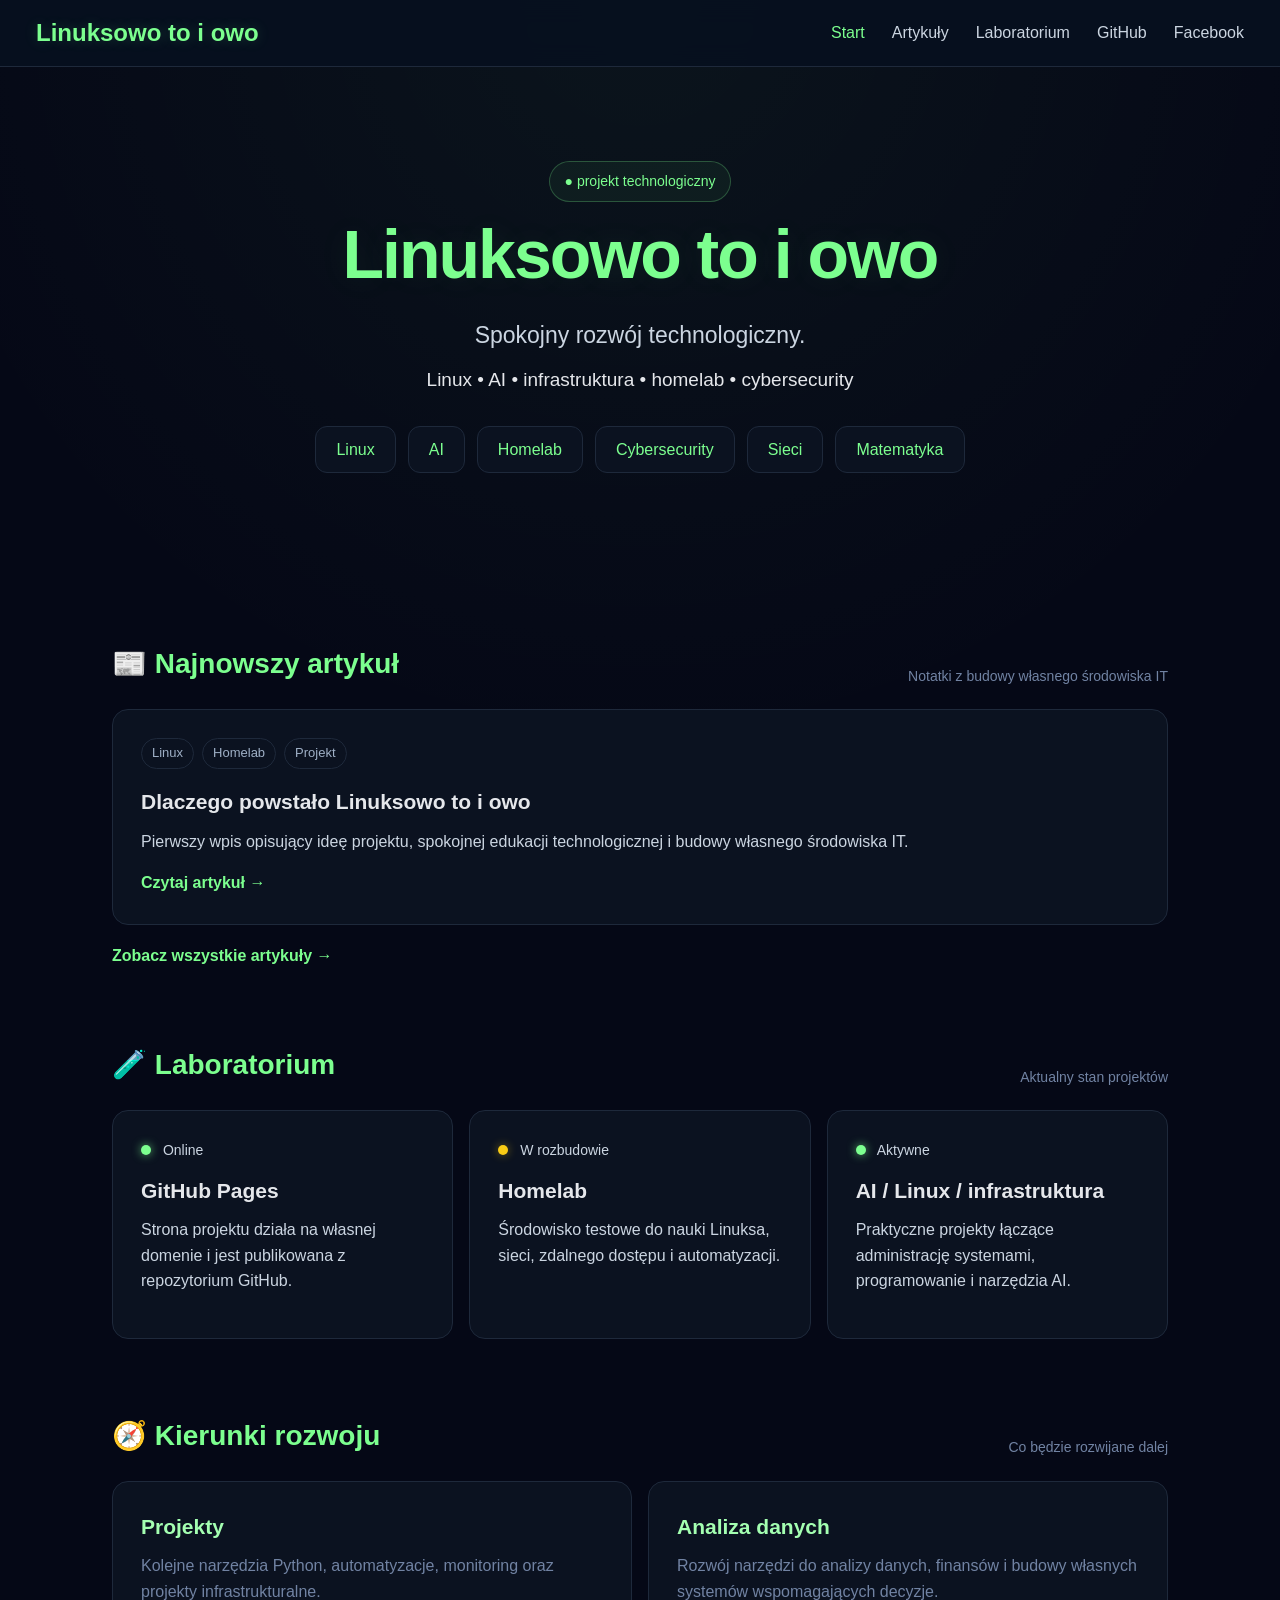
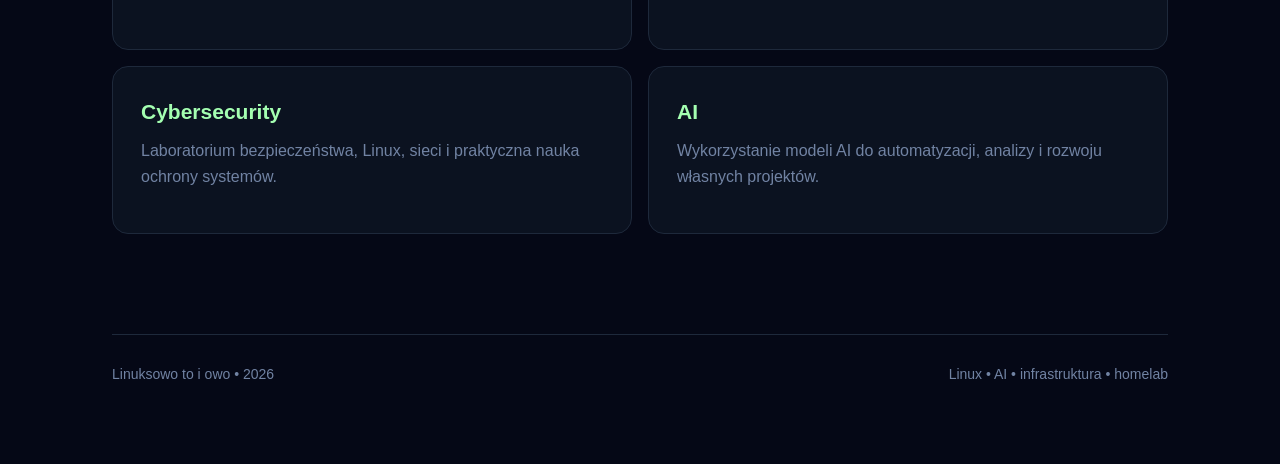
==== commit b6038176: "Refactor index.html for better structure and styles Updated HTML structure and styling for improved " ====
--- a/index.html
+++ b/index.html
@@ -1,1210 +1,1015 @@
 <!DOCTYPE html>
 <html lang="pl">
+
 <head>
-<meta charset="UTF-8">
-<meta name="viewport" content="width=device-width, initial-scale=1.0">
-
-<title>Linuksowo to i owo</title>
-
-<style>
-
-:root{
-    --bg:#050816;
-    --bg-soft:#08101f;
-    --panel:#0b1220;
-    --panel-hover:#0f1a2d;
-    --border:#1e293b;
-    --border-soft:#263449;
-
-    --text:#e5e7eb;
-    --text-soft:#cbd5e1;
-    --text-muted:#64748b;
-
-    --green:#7cff8f;
-    --green-soft:#a5ffb2;
-}
-
-/* ============================================================
-   RESET / BASE
-   ============================================================ */
-
-*{
-    box-sizing:border-box;
-}
-
-html{
-    scroll-behavior:smooth;
-}
-
-body{
-    margin:0;
-
-    background:
-        radial-gradient(
-            circle at top,
-            rgba(124,255,143,0.04),
-            transparent 28%
-        ),
-        var(--bg);
-
-    color:var(--text);
-
-    font-family:
-        Arial,
-        Helvetica,
-        sans-serif;
-
-    line-height:1.6;
-}
-
-a{
-    color:inherit;
-}
-
-button,
-a{
-    -webkit-tap-highlight-color:transparent;
-}
-
-
-/* ============================================================
-   NAVBAR
-   ============================================================ */
-
-.navbar{
-    position:sticky;
-    top:0;
-
-    z-index:1000;
-
-    display:flex;
-    justify-content:space-between;
-    align-items:center;
-
-    padding:14px 32px;
-
-    border-bottom:
-        1px solid
-        rgba(30,41,59,0.9);
-
-    background:
-        rgba(7,16,31,0.92);
-
-    backdrop-filter:
-        blur(12px);
-}
-
-.nav-logo{
-    color:var(--green);
-
-    font-size:24px;
-    font-weight:700;
-
-    letter-spacing:-0.4px;
-
-    text-shadow:
-        0 0 6px
-        rgba(124,255,143,0.18);
-}
-
-.nav-links{
-    display:flex;
-    align-items:center;
-
-    gap:26px;
-}
-
-.nav-links a{
-    position:relative;
-
-    color:var(--text-soft);
-
-    text-decoration:none;
-
-    font-size:16px;
-
-    padding:
-        8px 0;
-
-    transition:
-        color 0.25s ease;
-}
-
-.nav-links a::after{
-    content:"";
-
-    position:absolute;
-
-    left:0;
-    bottom:2px;
-
-    width:0;
-    height:2px;
-
-    background:var(--green);
-
-    border-radius:2px;
-
-    transition:
-        width 0.25s ease;
-}
-
-.nav-links a:hover{
-    color:var(--green);
-}
-
-.nav-links a:hover::after{
-    width:100%;
-}
-
-.nav-links .active{
-    color:var(--green);
-}
-
-
-/* ============================================================
-   MAIN CONTAINER
-   ============================================================ */
-
-.container{
-    max-width:1120px;
-
-    margin:auto;
-
-    padding:
-        30px 22px
-        50px;
-}
-
-
-/* ============================================================
-   HERO
-   ============================================================ */
-
-.hero{
-    position:relative;
-
-    text-align:center;
-
-    padding:
-        55px 20px
-        45px;
-
-    overflow:hidden;
-}
-
-.hero::before{
-    content:"";
-
-    position:absolute;
-
-    width:380px;
-    height:380px;
-
-    left:50%;
-    top:-210px;
-
-    transform:
-        translateX(-50%);
-
-    background:
-        radial-gradient(
-            circle,
-            rgba(124,255,143,0.10),
-            transparent 68%
-        );
-
-    pointer-events:none;
-}
-
-.hero-badge{
-    display:inline-flex;
-
-    align-items:center;
-    gap:8px;
-
-    padding:
-        7px 14px;
-
-    border:
-        1px solid
-        rgba(124,255,143,0.22);
-
-    border-radius:999px;
-
-    background:
-        rgba(124,255,143,0.04);
-
-    color:var(--green-soft);
-
-    font-size:14px;
-
-    margin-bottom:18px;
-}
-
-.hero h1{
-    position:relative;
-
-    margin:
-        0 0
-        18px;
-
-    color:var(--green);
-
-    font-size:
-        clamp(42px,7vw,68px);
-
-    line-height:1.05;
-
-    letter-spacing:-1.5px;
-}
-
-.hero p{
-    margin:
-        0 0
-        18px;
-
-    font-size:
-        clamp(20px,2.5vw,24px);
-
-    color:var(--text-soft);
-}
-
-.tags{
-    margin-top:14px;
-
-    color:#d7deea;
-
-    font-size:
-        clamp(16px,2vw,20px);
-}
-
-
-/* ============================================================
-   CATEGORY BUTTONS
-   ============================================================ */
-
-.category-buttons{
-    margin-top:32px;
-
-    display:flex;
-    justify-content:center;
-    flex-wrap:wrap;
-
-    gap:12px;
-}
-
-.category-buttons button{
-    background:
-        linear-gradient(
-            180deg,
-            #0d1728,
-            #0a1220
-        );
-
-    border:
-        1px solid
-        var(--border);
-
-    color:var(--green);
-
-    padding:
-        11px 20px;
-
-    border-radius:12px;
-
-    cursor:pointer;
-
-    font-size:15px;
-
-    transition:
-        transform 0.22s ease,
-        border-color 0.22s ease,
-        background 0.22s ease,
-        box-shadow 0.22s ease;
-}
-
-.category-buttons button:hover{
-    transform:
-        translateY(-2px);
-
-    border-color:
-        rgba(124,255,143,0.70);
-
-    background:#101b2d;
-
-    box-shadow:
-        0 8px 24px
-        rgba(0,0,0,0.18);
-}
-
-
-/* ============================================================
-   SECTION
-   ============================================================ */
-
-.section{
-    margin-top:74px;
-}
-
-.section-header{
-    display:flex;
-    justify-content:space-between;
-    align-items:end;
-
-    gap:20px;
-
-    margin-bottom:18px;
-}
-
-.section h2{
-    margin:0;
-
-    color:var(--green);
-
-    font-size:26px;
-}
-
-.section-subtitle{
-    color:var(--text-muted);
-
-    font-size:14px;
-}
-
-
-/* ============================================================
-   FEATURED ARTICLE
-   ============================================================ */
-
-.featured-card{
-    position:relative;
-
-    overflow:hidden;
-
-    background:
-        linear-gradient(
-            145deg,
-            #0c1526,
-            #09111f
-        );
-
-    border:
-        1px solid
-        var(--border);
-
-    border-radius:18px;
-
-    padding:
-        30px;
-
-    transition:
-        transform 0.25s ease,
-        border-color 0.25s ease,
-        background 0.25s ease;
-}
-
-.featured-card::after{
-    content:"";
-
-    position:absolute;
-
-    width:220px;
-    height:220px;
-
-    right:-100px;
-    top:-100px;
-
-    background:
-        radial-gradient(
-            circle,
-            rgba(124,255,143,0.08),
-            transparent 65%
-        );
-
-    pointer-events:none;
-}
-
-.featured-card:hover{
-    transform:
-        translateY(-3px);
-
-    border-color:
-        rgba(124,255,143,0.60);
-
-    background:
-        linear-gradient(
-            145deg,
-            #0f1a2d,
-            #0a1423
-        );
-}
-
-.featured-card h3{
-    margin:
-        0 0
-        12px;
-
-    font-size:22px;
-}
-
-.featured-card p{
-    margin:
-        0 0
-        18px;
-
-    color:var(--text-soft);
-
-    max-width:780px;
-}
-
-.article-meta{
-    display:flex;
-    gap:12px;
-    flex-wrap:wrap;
-
-    margin-bottom:16px;
-}
-
-.meta-pill{
-    padding:
-        5px 10px;
-
-    border-radius:999px;
-
-    border:
-        1px solid
-        var(--border);
-
-    color:#9fb0c6;
-
-    font-size:13px;
-}
-
-.read-more{
-    display:inline-block;
-
-    color:var(--green);
-
-    text-decoration:none;
-
-    font-weight:600;
-
-    transition:
-        transform 0.2s ease,
-        color 0.2s ease;
-}
-
-.read-more:hover{
-    transform:
-        translateX(3px);
-
-    color:var(--green-soft);
-}
-
-
-/* ============================================================
-   LAB GRID
-   ============================================================ */
-
-.lab-grid{
-    display:grid;
-
-    grid-template-columns:
-        repeat(3,1fr);
-
-    gap:16px;
-}
-
-.lab-card{
-    background:var(--panel);
-
-    border:
-        1px solid
-        var(--border);
-
-    border-radius:16px;
-
-    padding:22px;
-
-    min-height:135px;
-
-    transition:
-        transform 0.25s ease,
-        border-color 0.25s ease,
-        background 0.25s ease;
-}
-
-.lab-card:hover{
-    transform:
-        translateY(-3px);
-
-    border-color:
-        rgba(124,255,143,0.50);
-
-    background:var(--panel-hover);
-}
-
-.lab-status{
-    display:inline-flex;
-
-    align-items:center;
-
-    gap:8px;
-
-    color:var(--text-soft);
-
-    font-size:14px;
-
-    margin-bottom:12px;
-}
-
-.status-dot{
-    width:10px;
-    height:10px;
-
-    border-radius:50%;
-
-    background:var(--green);
-
-    box-shadow:
-        0 0 8px
-        rgba(124,255,143,0.35);
-}
-
-.status-dot.yellow{
-    background:#f4c84f;
-
-    box-shadow:
-        0 0 8px
-        rgba(244,200,79,0.28);
-}
-
-.lab-card h3{
-    margin:
-        0 0
-        8px;
-
-    font-size:18px;
-}
-
-.lab-card p{
-    margin:0;
-
-    color:var(--text-muted);
-
-    font-size:14px;
-}
-
-
-/* ============================================================
-   DEVELOPMENT
-   ============================================================ */
-
-.development-grid{
-    display:grid;
-
-    grid-template-columns:
-        repeat(2,1fr);
-
-    gap:16px;
-}
-
-.dev-card{
-    border:
-        1px solid
-        var(--border);
-
-    background:#08101d;
-
-    border-radius:16px;
-
-    padding:22px;
-}
-
-.dev-card h3{
-    color:var(--green-soft);
-
-    margin:
-        0 0
-        8px;
-}
-
-.dev-card p{
-    color:var(--text-muted);
-
-    margin:0;
-}
-
-
-/* ============================================================
-   FOOTER
-   ============================================================ */
-
-.footer{
-    margin-top:100px;
-
-    padding:
-        30px 0
-        10px;
-
-    border-top:
-        1px solid
-        var(--border);
-
-    display:flex;
-    justify-content:space-between;
-    align-items:center;
-
-    gap:20px;
-
-    color:var(--text-muted);
-
-    font-size:14px;
-}
-
-.footer-links{
-    display:flex;
-
-    gap:18px;
-}
-
-.footer-links a{
-    color:var(--text-muted);
-
-    text-decoration:none;
-
-    transition:
-        color 0.2s ease;
-}
-
-.footer-links a:hover{
-    color:var(--green);
-}
-
-
-/* ============================================================
-   RESPONSIVE
-   ============================================================ */
-
-@media (max-width:900px){
-
-    .lab-grid{
-        grid-template-columns:
-            1fr;
-    }
-
-    .development-grid{
-        grid-template-columns:
-            1fr;
-    }
-
-}
-
-@media (max-width:760px){
-
-    .navbar{
-        padding:
-            14px 20px;
-
-        flex-direction:column;
-
-        gap:12px;
-    }
-
-    .nav-links{
-        flex-wrap:wrap;
-
-        justify-content:center;
-
-        gap:
-            8px 18px;
-    }
-
-    .hero{
-        padding:
-            40px 10px
-            30px;
-    }
-
-    .section-header{
-        align-items:flex-start;
-
-        flex-direction:column;
-
-        gap:4px;
-    }
-
-    .footer{
-        flex-direction:column;
-
-        text-align:center;
-    }
-
-}
-
-@media (max-width:520px){
-
-    .container{
-        padding:
-            20px 14px
-            35px;
-    }
-
-    .nav-logo{
-        font-size:21px;
-    }
-
-    .nav-links a{
-        font-size:14px;
-    }
-
-    .hero h1{
-        font-size:40px;
-    }
-
-    .category-buttons button{
-        padding:
-            9px 14px;
-
-        font-size:14px;
-    }
-
-    .featured-card{
-        padding:22px;
-    }
-
-}
-
-
-/* ============================================================
-   ACCESSIBILITY
-   ============================================================ */
-
-@media (prefers-reduced-motion:reduce){
-
-    html{
-        scroll-behavior:auto;
-    }
-
-    *,
-    *::before,
-    *::after{
-        transition:none !important;
-    }
-
-}
-
-</style>
+    <meta charset="UTF-8">
+    <meta name="viewport" content="width=device-width, initial-scale=1.0">
+
+    <meta name="description"
+          content="Linuksowo to i owo — Linux, AI, infrastruktura, homelab, cybersecurity, sieci i projekty technologiczne.">
+
+    <title>Linuksowo to i owo</title>
+
+    <style>
+
+        :root {
+            --bg: #050816;
+            --nav: #07101f;
+            --panel: #0b1220;
+            --panel-hover: #0f1929;
+            --border: #1e293b;
+
+            --text: #e5e7eb;
+            --text-soft: #cbd5e1;
+            --text-muted: #7183a3;
+
+            --green: #7cff8f;
+            --green-soft: #a4ffb1;
+        }
+
+        * {
+            box-sizing: border-box;
+        }
+
+        html {
+            scroll-behavior: smooth;
+        }
+
+        body {
+            margin: 0;
+
+            background:
+                radial-gradient(
+                    circle at 50% 0%,
+                    rgba(124,255,143,0.05),
+                    transparent 35%
+                ),
+                var(--bg);
+
+            color: var(--text);
+
+            font-family:
+                Arial,
+                Helvetica,
+                sans-serif;
+
+            line-height: 1.6;
+        }
+
+
+        /* =========================
+           NAVIGATION
+        ========================= */
+
+        .navbar {
+            position: sticky;
+            top: 0;
+            z-index: 1000;
+
+            display: flex;
+            justify-content: space-between;
+            align-items: center;
+
+            padding: 14px 36px;
+
+            background: rgba(7,16,31,0.95);
+
+            backdrop-filter: blur(12px);
+
+            border-bottom: 1px solid var(--border);
+        }
+
+        .nav-logo {
+            color: var(--green);
+
+            font-size: 24px;
+            font-weight: 700;
+
+            text-shadow:
+                0 0 14px rgba(124,255,143,0.20);
+        }
+
+        .nav-links {
+            display: flex;
+            align-items: center;
+
+            gap: 27px;
+        }
+
+        .nav-links a {
+            color: var(--text-soft);
+
+            text-decoration: none;
+
+            transition:
+                color 0.2s ease,
+                transform 0.2s ease;
+        }
+
+        .nav-links a:hover {
+            color: var(--green);
+        }
+
+        .nav-links .active {
+            color: var(--green);
+        }
+
+
+        /* =========================
+           MAIN CONTAINER
+        ========================= */
+
+        .container {
+            max-width: 1100px;
+
+            margin: auto;
+
+            padding: 0 22px 50px;
+        }
+
+
+        /* =========================
+           HERO
+        ========================= */
+
+        .hero {
+            min-height: 500px;
+
+            display: flex;
+            flex-direction: column;
+            justify-content: center;
+            align-items: center;
+
+            text-align: center;
+
+            padding: 70px 20px;
+        }
+
+        .hero-badge {
+            margin-bottom: 15px;
+
+            padding: 8px 15px;
+
+            border-radius: 999px;
+
+            border:
+                1px solid
+                rgba(124,255,143,0.25);
+
+            background:
+                rgba(124,255,143,0.05);
+
+            color: var(--green);
+
+            font-size: 14px;
+        }
+
+        .hero h1 {
+            margin:
+                0
+                0
+                10px;
+
+            color: var(--green);
+
+            font-size: clamp(
+                46px,
+                7vw,
+                68px
+            );
+
+            line-height: 1.1;
+
+            letter-spacing: -2px;
+
+            text-shadow:
+                0 0 30px
+                rgba(124,255,143,0.08);
+        }
+
+        .hero-subtitle {
+            margin-top: 15px;
+
+            color: var(--text-soft);
+
+            font-size: 23px;
+        }
+
+        .tags {
+            margin-top: 12px;
+
+            color: var(--text);
+
+            font-size: 19px;
+        }
+
+
+        /* =========================
+           CATEGORY BUTTONS
+        ========================= */
+
+        .category-buttons {
+            margin-top: 30px;
+
+            display: flex;
+
+            justify-content: center;
+
+            flex-wrap: wrap;
+
+            gap: 12px;
+        }
+
+        .category-buttons a {
+            padding:
+                10px
+                20px;
+
+            border:
+                1px solid
+                var(--border);
+
+            border-radius: 12px;
+
+            background:
+                var(--panel);
+
+            color:
+                var(--green);
+
+            text-decoration:
+                none;
+
+            transition:
+                0.25s ease;
+        }
+
+        .category-buttons a:hover {
+            background:
+                var(--green);
+
+            color:
+                var(--bg);
+
+            border-color:
+                var(--green);
+
+            transform:
+                translateY(-2px);
+        }
+
+
+        /* =========================
+           SECTIONS
+        ========================= */
+
+        .section {
+            margin-top: 75px;
+
+            scroll-margin-top: 100px;
+        }
+
+        .section-header {
+            display: flex;
+
+            justify-content:
+                space-between;
+
+            align-items:
+                flex-end;
+
+            gap: 20px;
+
+            margin-bottom: 22px;
+        }
+
+        .section-header h2 {
+            margin: 0;
+
+            color:
+                var(--green);
+
+            font-size:
+                28px;
+        }
+
+        .section-description {
+            color:
+                var(--text-muted);
+
+            font-size:
+                14px;
+        }
+
+
+        /* =========================
+           CARDS
+        ========================= */
+
+        .card {
+            padding:
+                28px;
+
+            background:
+                var(--panel);
+
+            border:
+                1px solid
+                var(--border);
+
+            border-radius:
+                16px;
+
+            transition:
+                transform 0.25s ease,
+                border-color 0.25s ease,
+                background 0.25s ease;
+        }
+
+        .card:hover {
+            transform:
+                translateY(-3px);
+
+            border-color:
+                rgba(124,255,143,0.45);
+
+            background:
+                var(--panel-hover);
+        }
+
+        .card h3 {
+            margin:
+                0
+                0
+                10px;
+
+            font-size:
+                21px;
+        }
+
+        .card p {
+            margin:
+                0
+                0
+                16px;
+
+            color:
+                var(--text-soft);
+        }
+
+        .card-link {
+            color:
+                var(--green);
+
+            text-decoration:
+                none;
+
+            font-weight:
+                600;
+        }
+
+        .card-link:hover {
+            color:
+                var(--green-soft);
+        }
+
+
+        /* =========================
+           ARTICLE TAGS
+        ========================= */
+
+        .article-tags {
+            display:
+                flex;
+
+            flex-wrap:
+                wrap;
+
+            gap:
+                8px;
+
+            margin-bottom:
+                16px;
+        }
+
+        .article-tag {
+            padding:
+                4px
+                10px;
+
+            border:
+                1px solid
+                var(--border);
+
+            border-radius:
+                999px;
+
+            color:
+                #9fb0c6;
+
+            font-size:
+                13px;
+        }
+
+
+        /* =========================
+           LAB
+        ========================= */
+
+        .lab-grid {
+            display:
+                grid;
+
+            grid-template-columns:
+                repeat(3, 1fr);
+
+            gap:
+                16px;
+        }
+
+        .status {
+            margin-bottom:
+                12px;
+
+            color:
+                var(--text-soft);
+
+            font-size:
+                14px;
+        }
+
+        .status-dot {
+            display:
+                inline-block;
+
+            width:
+                10px;
+
+            height:
+                10px;
+
+            margin-right:
+                8px;
+
+            border-radius:
+                50%;
+
+            background:
+                var(--green);
+
+            box-shadow:
+                0 0 10px
+                rgba(124,255,143,0.7);
+        }
+
+        .status-dot.yellow {
+            background:
+                #facc15;
+
+            box-shadow:
+                0 0 10px
+                rgba(250,204,21,0.45);
+        }
+
+
+        /* =========================
+           DEVELOPMENT
+        ========================= */
+
+        .development-grid {
+            display:
+                grid;
+
+            grid-template-columns:
+                repeat(2, 1fr);
+
+            gap:
+                16px;
+        }
+
+        .development-card h3 {
+            color:
+                var(--green-soft);
+        }
+
+        .development-card p {
+            color:
+                var(--text-muted);
+        }
+
+
+        /* =========================
+           FOOTER
+        ========================= */
+
+        .footer {
+            margin-top:
+                100px;
+
+            padding:
+                28px
+                0;
+
+            border-top:
+                1px solid
+                var(--border);
+
+            display:
+                flex;
+
+            justify-content:
+                space-between;
+
+            gap:
+                20px;
+
+            color:
+                var(--text-muted);
+
+            font-size:
+                14px;
+        }
+
+        .footer a {
+            color:
+                var(--text-muted);
+
+            text-decoration:
+                none;
+        }
+
+        .footer a:hover {
+            color:
+                var(--green);
+        }
+
+
+        /* =========================
+           RESPONSIVE
+        ========================= */
+
+        @media(max-width: 800px) {
+
+            .navbar {
+                flex-direction:
+                    column;
+
+                gap:
+                    12px;
+
+                padding:
+                    14px
+                    18px;
+            }
+
+            .nav-links {
+                justify-content:
+                    center;
+
+                flex-wrap:
+                    wrap;
+
+                gap:
+                    10px
+                    18px;
+            }
+
+            .hero {
+                min-height:
+                    430px;
+
+                padding:
+                    50px
+                    10px;
+            }
+
+            .hero h1 {
+                letter-spacing:
+                    -1px;
+            }
+
+            .hero-subtitle {
+                font-size:
+                    20px;
+            }
+
+            .tags {
+                font-size:
+                    16px;
+            }
+
+            .lab-grid,
+            .development-grid {
+                grid-template-columns:
+                    1fr;
+            }
+
+            .section-header {
+                align-items:
+                    flex-start;
+
+                flex-direction:
+                    column;
+            }
+
+            .footer {
+                flex-direction:
+                    column;
+            }
+
+        }
+
+    </style>
+
 </head>
 
+
 <body>
 
 
-<!-- =========================================================
-     NAVBAR
-     ========================================================= -->
+<!-- =========================
+     NAVIGATION
+========================= -->
 
 <nav class="navbar">
 
-<div class="nav-logo">
-Linuksowo to i owo
-</div>
-
-<div class="nav-links">
-
-<a class="active" href="#start">
-Start
-</a>
-
-<a href="#artykuly">
-Artykuły
-</a>
-
-<a href="#laboratorium">
-Laboratorium
-</a>
-
-<a
-href="https://github.com/jckkrawczyk-droid/linuksowotoiowo"
-target="_blank"
-rel="noopener noreferrer"
->
-GitHub
-</a>
-
-<a
-href="https://www.facebook.com/groups/1503868154056317"
-target="_blank"
-rel="noopener noreferrer"
->
-Facebook
-</a>
-
-</div>
+    <div class="nav-logo">
+        Linuksowo to i owo
+    </div>
+
+    <div class="nav-links">
+
+        <a class="active"
+           href="index.html">
+            Start
+        </a>
+
+        <a href="articles/">
+            Artykuły
+        </a>
+
+        <a href="#laboratorium">
+            Laboratorium
+        </a>
+
+        <a
+            href="https://github.com/jckkrawczyk-droid/linuksowotoiowo"
+            target="_blank"
+            rel="noopener noreferrer">
+            GitHub
+        </a>
+
+        <a
+            href="https://www.facebook.com/groups/1503868154056317"
+            target="_blank"
+            rel="noopener noreferrer">
+            Facebook
+        </a>
+
+    </div>
 
 </nav>
 
 
-<!-- =========================================================
-     MAIN
-     ========================================================= -->
-
-<div class="container">
-
-
-<!-- =========================================================
+<main class="container">
+
+
+<!-- =========================
      HERO
-     ========================================================= -->
+========================= -->
+
+<section class="hero">
+
+    <div class="hero-badge">
+        ● projekt technologiczny
+    </div>
+
+    <h1>
+        Linuksowo to i owo
+    </h1>
+
+    <div class="hero-subtitle">
+        Spokojny rozwój technologiczny.
+    </div>
+
+    <div class="tags">
+        Linux • AI • infrastruktura • homelab • cybersecurity
+    </div>
+
+
+    <div class="category-buttons">
+
+        <a href="articles/">
+            Linux
+        </a>
+
+        <a href="articles/">
+            AI
+        </a>
+
+        <a href="articles/">
+            Homelab
+        </a>
+
+        <a href="articles/">
+            Cybersecurity
+        </a>
+
+        <a href="articles/">
+            Sieci
+        </a>
+
+        <a href="articles/">
+            Matematyka
+        </a>
+
+    </div>
+
+</section>
+
+
+<!-- =========================
+     LATEST ARTICLE
+========================= -->
 
 <section
-class="hero"
-id="start"
->
-
-<div class="hero-badge">
-● projekt technologiczny
-</div>
-
-<h1>
-Linuksowo to i owo
-</h1>
-
-<p>
-Spokojny rozwój technologiczny.
-</p>
-
-<div class="tags">
-Linux • AI • infrastruktura • homelab • cybersecurity
-</div>
-
-
-<div class="category-buttons">
-
-<button>
-Linux
-</button>
-
-<button>
-AI
-</button>
-
-<button>
-Homelab
-</button>
-
-<button>
-Cybersecurity
-</button>
-
-<button>
-Sieci
-</button>
-
-<button>
-Matematyka
-</button>
-
-</div>
+    class="section"
+    id="artykuly">
+
+    <div class="section-header">
+
+        <h2>
+            📰 Najnowszy artykuł
+        </h2>
+
+        <div class="section-description">
+            Notatki z budowy własnego środowiska IT
+        </div>
+
+    </div>
+
+
+    <article class="card">
+
+        <div class="article-tags">
+
+            <span class="article-tag">
+                Linux
+            </span>
+
+            <span class="article-tag">
+                Homelab
+            </span>
+
+            <span class="article-tag">
+                Projekt
+            </span>
+
+        </div>
+
+
+        <h3>
+            Dlaczego powstało Linuksowo to i owo
+        </h3>
+
+
+        <p>
+            Pierwszy wpis opisujący ideę projektu,
+            spokojnej edukacji technologicznej
+            i budowy własnego środowiska IT.
+        </p>
+
+
+        <a
+            class="card-link"
+            href="articles/pierwszy-artykul.html">
+            Czytaj artykuł →
+        </a>
+
+    </article>
+
+
+    <div style="margin-top:18px;">
+
+        <a
+            class="card-link"
+            href="articles/">
+            Zobacz wszystkie artykuły →
+        </a>
+
+    </div>
 
 </section>
 
 
-<!-- =========================================================
-     NAJNOWSZY ARTYKUŁ
-     ========================================================= -->
+<!-- =========================
+     LABORATORY
+========================= -->
 
 <section
-class="section"
-id="artykuly"
->
-
-<div class="section-header">
-
-<div>
-<h2>
-📰 Najnowszy artykuł
-</h2>
-</div>
-
-<div class="section-subtitle">
-Notatki z budowy własnego środowiska IT
-</div>
-
-</div>
-
-
-<div class="featured-card">
-
-<div class="article-meta">
-
-<span class="meta-pill">
-Linux
-</span>
-
-<span class="meta-pill">
-Homelab
-</span>
-
-<span class="meta-pill">
-Projekt
-</span>
-
-</div>
-
-
-<h3>
-Dlaczego powstało Linuksowo to i owo
-</h3>
-
-<p>
-Pierwszy wpis opisujący ideę projektu,
-spokojnej edukacji technologicznej,
-budowy własnego środowiska IT
-oraz rozwijania praktycznych kompetencji.
-</p>
-
-<a
-class="read-more"
-href="articles/pierwszy-artykul.html"
->
-Czytaj artykuł →
-</a>
-
-</div>
+    class="section"
+    id="laboratorium">
+
+
+    <div class="section-header">
+
+        <h2>
+            🧪 Laboratorium
+        </h2>
+
+        <div class="section-description">
+            Aktualny stan projektów
+        </div>
+
+    </div>
+
+
+    <div class="lab-grid">
+
+
+        <div class="card">
+
+            <div class="status">
+
+                <span class="status-dot"></span>
+
+                Online
+
+            </div>
+
+            <h3>
+                GitHub Pages
+            </h3>
+
+            <p>
+                Strona projektu działa na własnej domenie
+                i jest publikowana z repozytorium GitHub.
+            </p>
+
+        </div>
+
+
+        <div class="card">
+
+            <div class="status">
+
+                <span class="status-dot yellow"></span>
+
+                W rozbudowie
+
+            </div>
+
+            <h3>
+                Homelab
+            </h3>
+
+            <p>
+                Środowisko testowe do nauki Linuksa,
+                sieci, zdalnego dostępu
+                i automatyzacji.
+            </p>
+
+        </div>
+
+
+        <div class="card">
+
+            <div class="status">
+
+                <span class="status-dot"></span>
+
+                Aktywne
+
+            </div>
+
+            <h3>
+                AI / Linux / infrastruktura
+            </h3>
+
+            <p>
+                Praktyczne projekty łączące
+                administrację systemami,
+                programowanie
+                i narzędzia AI.
+            </p>
+
+        </div>
+
+
+    </div>
 
 </section>
 
 
-<!-- =========================================================
-     LABORATORIUM
-     ========================================================= -->
-
-<section
-class="section"
-id="laboratorium"
->
-
-<div class="section-header">
-
-<div>
-<h2>
-🧪 Laboratorium
-</h2>
-</div>
-
-<div class="section-subtitle">
-Aktualny stan projektów i infrastruktury
-</div>
-
-</div>
-
-
-<div class="lab-grid">
-
-
-<div class="lab-card">
-
-<div class="lab-status">
-
-<span class="status-dot">
-</span>
-
-Online
-
-</div>
-
-<h3>
-GitHub Pages
-</h3>
-
-<p>
-Strona projektu działa na własnej domenie
-i jest publikowana z repozytorium GitHub.
-</p>
-
-</div>
-
-
-<div class="lab-card">
-
-<div class="lab-status">
-
-<span class="status-dot yellow">
-</span>
-
-W rozbudowie
-
-</div>
-
-<h3>
-Homelab
-</h3>
-
-<p>
-Środowisko testowe do nauki Linuksa,
-sieci, zdalnego dostępu
-i automatyzacji.
-</p>
-
-</div>
-
-
-<div class="lab-card">
-
-<div class="lab-status">
-
-<span class="status-dot">
-</span>
-
-Aktywne
-
-</div>
-
-<h3>
-AI / Linux / infrastruktura
-</h3>
-
-<p>
-Praktyczne projekty łączące
-administrację systemami,
-programowanie i narzędzia AI.
-</p>
-
-</div>
-
-
-</div>
+<!-- =========================
+     DEVELOPMENT
+========================= -->
+
+<section class="section">
+
+
+    <div class="section-header">
+
+        <h2>
+            🧭 Kierunki rozwoju
+        </h2>
+
+        <div class="section-description">
+            Co będzie rozwijane dalej
+        </div>
+
+    </div>
+
+
+    <div class="development-grid">
+
+
+        <div class="card development-card">
+
+            <h3>
+                Projekty
+            </h3>
+
+            <p>
+                Kolejne narzędzia Python,
+                automatyzacje,
+                monitoring oraz projekty
+                infrastrukturalne.
+            </p>
+
+        </div>
+
+
+        <div class="card development-card">
+
+            <h3>
+                Analiza danych
+            </h3>
+
+            <p>
+                Rozwój narzędzi do analizy danych,
+                finansów i budowy własnych
+                systemów wspomagających decyzje.
+            </p>
+
+        </div>
+
+
+        <div class="card development-card">
+
+            <h3>
+                Cybersecurity
+            </h3>
+
+            <p>
+                Laboratorium bezpieczeństwa,
+                Linux, sieci
+                i praktyczna nauka
+                ochrony systemów.
+            </p>
+
+        </div>
+
+
+        <div class="card development-card">
+
+            <h3>
+                AI
+            </h3>
+
+            <p>
+                Wykorzystanie modeli AI
+                do automatyzacji,
+                analizy
+                i rozwoju własnych projektów.
+            </p>
+
+        </div>
+
+
+    </div>
 
 </section>
 
 
-<!-- =========================================================
-     KIERUNKI ROZWOJU
-     ========================================================= -->
-
-<section class="section">
-
-<div class="section-header">
-
-<div>
-<h2>
-🧭 Kierunki rozwoju
-</h2>
-</div>
-
-<div class="section-subtitle">
-Co będzie rozwijane dalej
-</div>
-
-</div>
-
-
-<div class="development-grid">
-
-
-<div class="dev-card">
-
-<h3>
-Projekty
-</h3>
-
-<p>
-Kolejne narzędzia Python,
-automatyzacje, monitoring
-oraz projekty infrastrukturalne.
-</p>
-
-</div>
-
-
-<div class="dev-card">
-
-<h3>
-Analiza danych
-</h3>
-
-<p>
-Rozwój narzędzi do analizy danych,
-finansów i budowy własnych
-systemów wspomagających decyzje.
-</p>
-
-</div>
-
-
-<div class="dev-card">
-
-<h3>
-Cybersecurity
-</h3>
-
-<p>
-Laboratorium bezpieczeństwa,
-Linux, sieci i praktyczna nauka
-ochrony systemów.
-</p>
-
-</div>
-
-
-<div class="dev-card">
-
-<h3>
-AI
-</h3>
-
-<p>
-Wykorzystanie modeli AI
-do automatyzacji, analizy
-i rozwoju własnych projektów.
-</p>
-
-</div>
-
-
-</div>
-
-</section>
-
-
-<!-- =========================================================
+<!-- =========================
      FOOTER
-     ========================================================= -->
+========================= -->
 
 <footer class="footer">
 
-<div>
-Linuksowo to i owo • 2026
-</div>
-
-<div class="footer-links">
-
-<a href="#start">
-Start
-</a>
-
-<a href="#artykuly">
-Artykuły
-</a>
-
-<a href="#laboratorium">
-Laboratorium
-</a>
-
-<a
-href="https://github.com/jckkrawczyk-droid/linuksowotoiowo"
-target="_blank"
-rel="noopener noreferrer"
->
-GitHub
-</a>
-
-</div>
+    <div>
+        Linuksowo to i owo • 2026
+    </div>
+
+    <div>
+        Linux • AI • infrastruktura • homelab
+    </div>
 
 </footer>
 
 
-</div>
+</main>
 
 </body>
 </html>
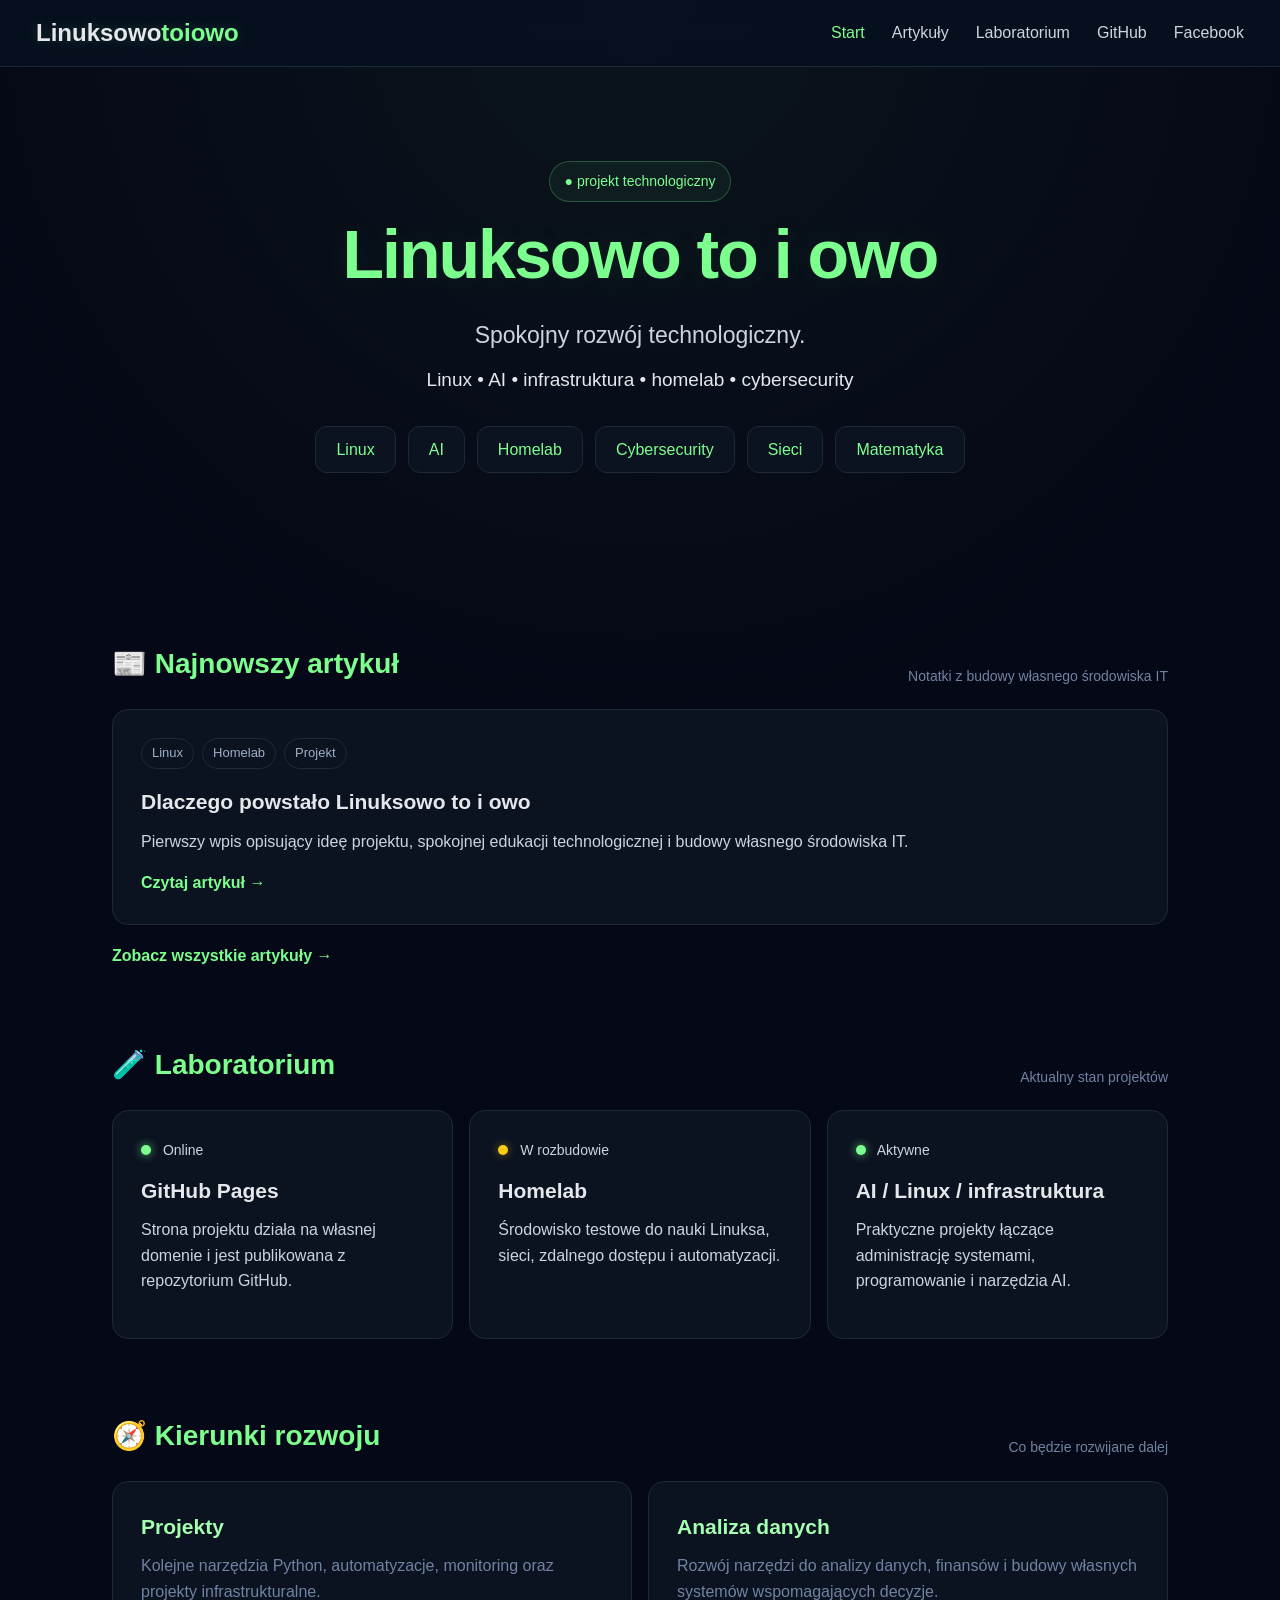
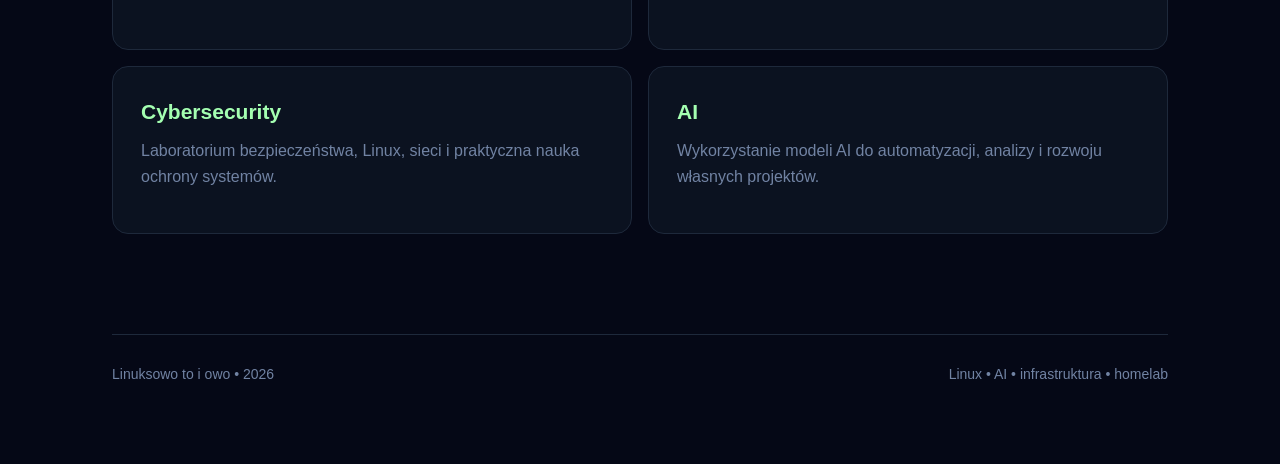
==== commit e0588f4b: "Update navigation logo text styling Replace text in navigation logo with styled spans." ====
--- a/index.html
+++ b/index.html
@@ -634,8 +634,8 @@
 <nav class="navbar">
 
     <div class="nav-logo">
-        Linuksowo to i owo
-    </div>
+    <span style="color: #e5e7eb;">Linuksowo</span><span style="color: #7cff8f;">toiowo</span>
+</div>
 
     <div class="nav-links">
 
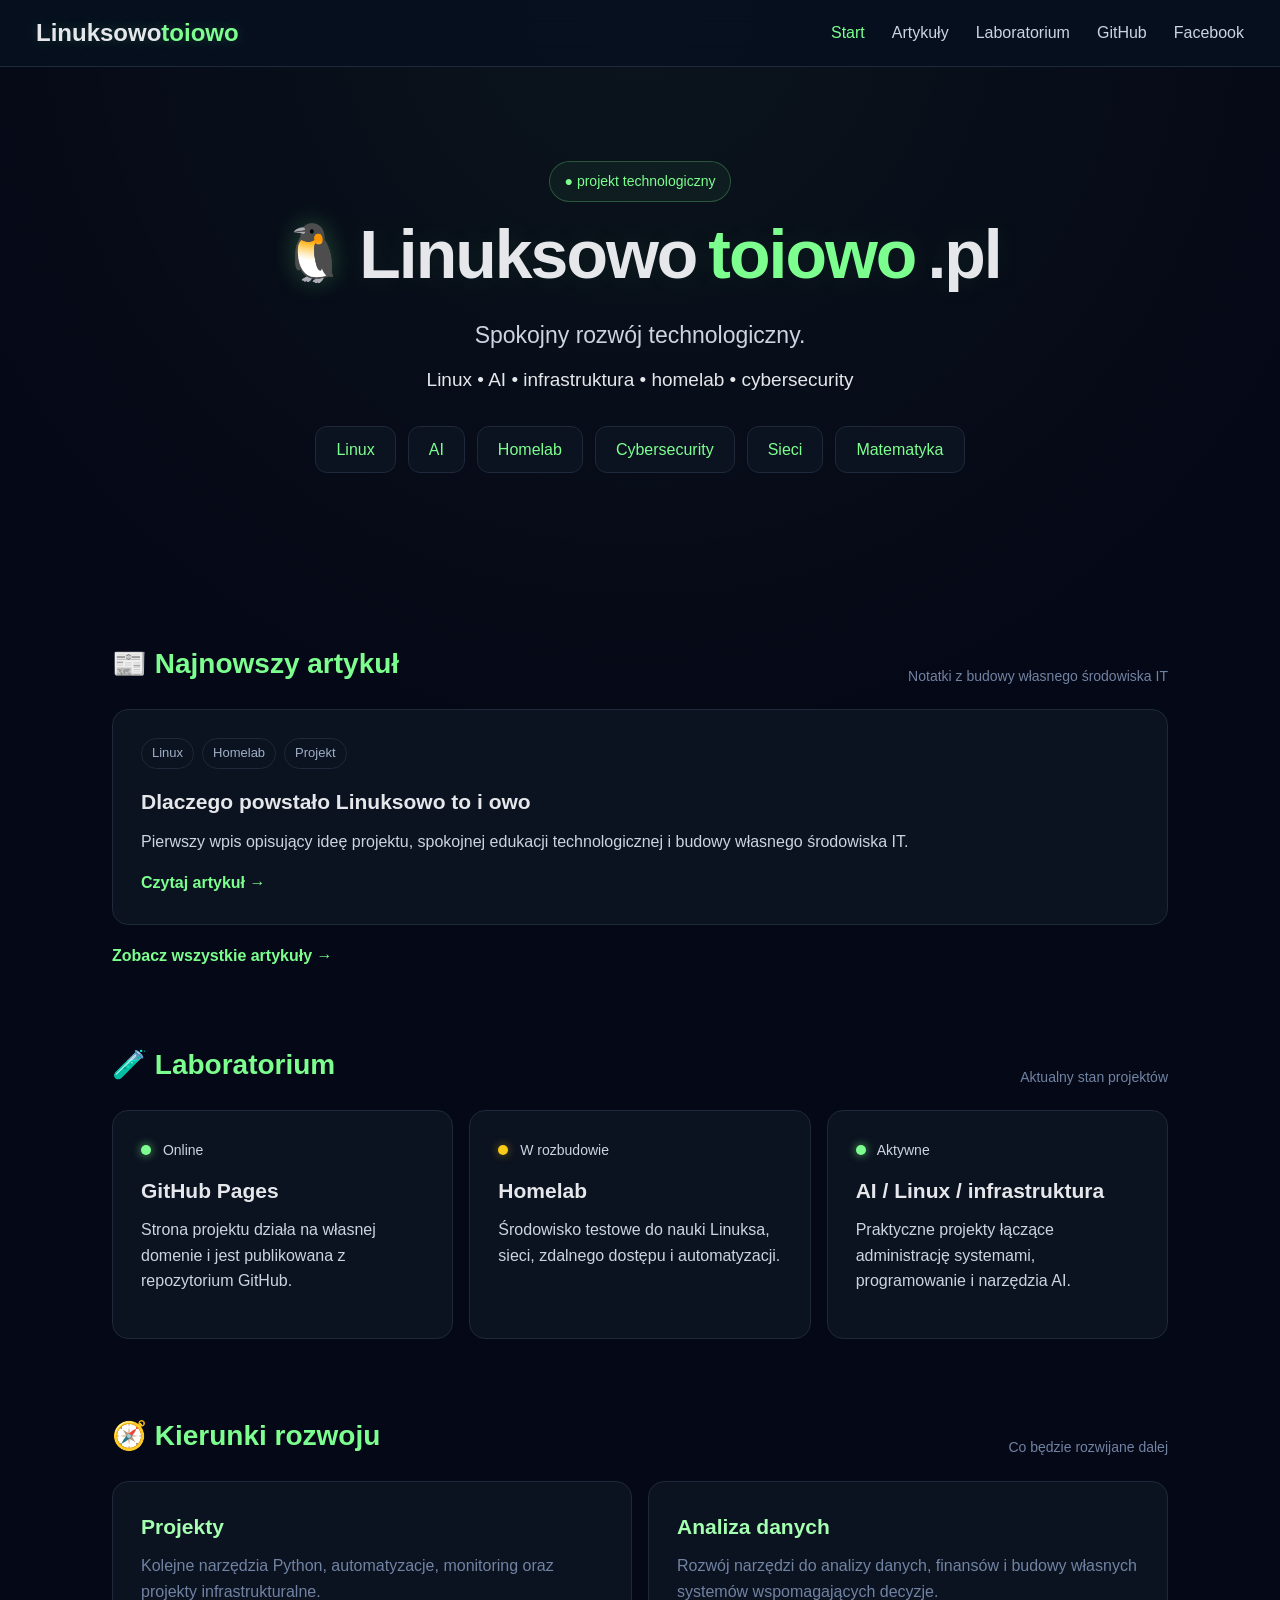
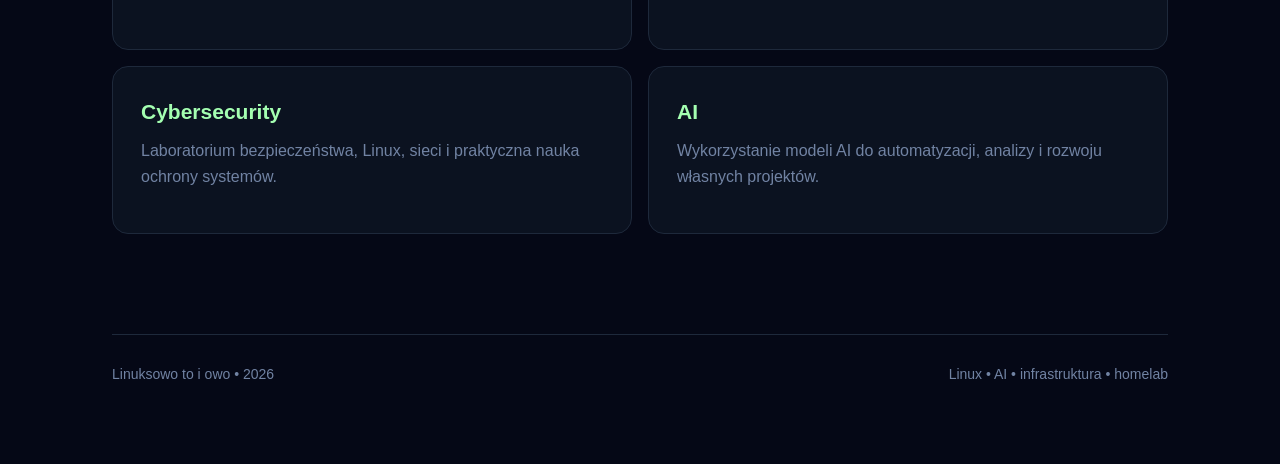
==== commit 3a68f622: "Refactor styles and improve HTML structure Refactor CSS styles for improved readability and consiste" ====
--- a/index.html
+++ b/index.html
@@ -11,7 +11,6 @@
     <title>Linuksowo to i owo</title>
 
     <style>
-
         :root {
             --bg: #050816;
             --nav: #07101f;
@@ -37,7 +36,6 @@
 
         body {
             margin: 0;
-
             background:
                 radial-gradient(
                     circle at 50% 0%,
@@ -45,21 +43,12 @@
                     transparent 35%
                 ),
                 var(--bg);
-
             color: var(--text);
-
-            font-family:
-                Arial,
-                Helvetica,
-                sans-serif;
-
+            font-family: Arial, Helvetica, sans-serif;
             line-height: 1.6;
         }
 
-
-        /* =========================
-           NAVIGATION
-        ========================= */
+        /* NAVIGATION */
 
         .navbar {
             position: sticky;
@@ -73,37 +62,28 @@
             padding: 14px 36px;
 
             background: rgba(7,16,31,0.95);
-
             backdrop-filter: blur(12px);
-
             border-bottom: 1px solid var(--border);
         }
 
         .nav-logo {
             color: var(--green);
-
             font-size: 24px;
             font-weight: 700;
 
-            text-shadow:
-                0 0 14px rgba(124,255,143,0.20);
+            text-shadow: 0 0 14px rgba(124,255,143,0.20);
         }
 
         .nav-links {
             display: flex;
             align-items: center;
-
             gap: 27px;
         }
 
         .nav-links a {
             color: var(--text-soft);
-
             text-decoration: none;
-
-            transition:
-                color 0.2s ease,
-                transform 0.2s ease;
+            transition: color 0.2s ease, transform 0.2s ease;
         }
 
         .nav-links a:hover {
@@ -114,23 +94,15 @@
             color: var(--green);
         }
 
-
-        /* =========================
-           MAIN CONTAINER
-        ========================= */
+        /* MAIN CONTAINER */
 
         .container {
             max-width: 1100px;
-
             margin: auto;
-
             padding: 0 22px 50px;
         }
 
-
-        /* =========================
-           HERO
-        ========================= */
+        /* HERO */
 
         .hero {
             min-height: 500px;
@@ -141,184 +113,129 @@
             align-items: center;
 
             text-align: center;
-
             padding: 70px 20px;
         }
 
         .hero-badge {
             margin-bottom: 15px;
-
             padding: 8px 15px;
-
             border-radius: 999px;
 
-            border:
-                1px solid
-                rgba(124,255,143,0.25);
-
-            background:
-                rgba(124,255,143,0.05);
-
-            color: var(--green);
-
+            border: 1px solid rgba(124,255,143,0.25);
+            background: rgba(124,255,143,0.05);
+
+            color: var(--green);
             font-size: 14px;
         }
 
         .hero h1 {
-            margin:
-                0
-                0
-                10px;
-
-            color: var(--green);
-
-            font-size: clamp(
-                46px,
-                7vw,
-                68px
-            );
-
+            margin: 0 0 10px;
+            color: var(--text);
+
+            font-size: clamp(46px, 7vw, 68px);
             line-height: 1.1;
-
             letter-spacing: -2px;
 
-            text-shadow:
-                0 0 30px
-                rgba(124,255,143,0.08);
+            text-shadow: 0 0 30px rgba(124,255,143,0.08);
+        }
+
+        .hero-logo {
+            display: inline-flex;
+            align-items: center;
+            justify-content: center;
+            gap: 12px;
+            flex-wrap: wrap;
+        }
+
+        .hero-tux {
+            font-size: 0.82em;
+            line-height: 1;
+            filter: drop-shadow(0 0 12px rgba(124,255,143,0.18));
+        }
+
+        .hero-logo-white {
+            color: var(--text);
+        }
+
+        .hero-logo-green {
+            color: var(--green);
         }
 
         .hero-subtitle {
             margin-top: 15px;
-
             color: var(--text-soft);
-
             font-size: 23px;
         }
 
         .tags {
             margin-top: 12px;
-
             color: var(--text);
-
             font-size: 19px;
         }
 
-
-        /* =========================
-           CATEGORY BUTTONS
-        ========================= */
+        /* CATEGORY BUTTONS */
 
         .category-buttons {
             margin-top: 30px;
 
             display: flex;
-
             justify-content: center;
-
             flex-wrap: wrap;
-
             gap: 12px;
         }
 
         .category-buttons a {
-            padding:
-                10px
-                20px;
-
-            border:
-                1px solid
-                var(--border);
-
+            padding: 10px 20px;
+            border: 1px solid var(--border);
             border-radius: 12px;
 
-            background:
-                var(--panel);
-
-            color:
-                var(--green);
-
-            text-decoration:
-                none;
-
-            transition:
-                0.25s ease;
+            background: var(--panel);
+            color: var(--green);
+            text-decoration: none;
+
+            transition: 0.25s ease;
         }
 
         .category-buttons a:hover {
-            background:
-                var(--green);
-
-            color:
-                var(--bg);
-
-            border-color:
-                var(--green);
-
-            transform:
-                translateY(-2px);
-        }
-
-
-        /* =========================
-           SECTIONS
-        ========================= */
+            background: var(--green);
+            color: var(--bg);
+            border-color: var(--green);
+            transform: translateY(-2px);
+        }
+
+        /* SECTIONS */
 
         .section {
             margin-top: 75px;
-
             scroll-margin-top: 100px;
         }
 
         .section-header {
             display: flex;
-
-            justify-content:
-                space-between;
-
-            align-items:
-                flex-end;
-
+            justify-content: space-between;
+            align-items: flex-end;
             gap: 20px;
-
             margin-bottom: 22px;
         }
 
         .section-header h2 {
             margin: 0;
-
-            color:
-                var(--green);
-
-            font-size:
-                28px;
+            color: var(--green);
+            font-size: 28px;
         }
 
         .section-description {
-            color:
-                var(--text-muted);
-
-            font-size:
-                14px;
-        }
-
-
-        /* =========================
-           CARDS
-        ========================= */
+            color: var(--text-muted);
+            font-size: 14px;
+        }
+
+        /* CARDS */
 
         .card {
-            padding:
-                28px;
-
-            background:
-                var(--panel);
-
-            border:
-                1px solid
-                var(--border);
-
-            border-radius:
-                16px;
+            padding: 28px;
+            background: var(--panel);
+            border: 1px solid var(--border);
+            border-radius: 16px;
 
             transition:
                 transform 0.25s ease,
@@ -327,320 +244,180 @@
         }
 
         .card:hover {
-            transform:
-                translateY(-3px);
-
-            border-color:
-                rgba(124,255,143,0.45);
-
-            background:
-                var(--panel-hover);
+            transform: translateY(-3px);
+            border-color: rgba(124,255,143,0.45);
+            background: var(--panel-hover);
         }
 
         .card h3 {
-            margin:
-                0
-                0
-                10px;
-
-            font-size:
-                21px;
+            margin: 0 0 10px;
+            font-size: 21px;
         }
 
         .card p {
-            margin:
-                0
-                0
-                16px;
-
-            color:
-                var(--text-soft);
+            margin: 0 0 16px;
+            color: var(--text-soft);
         }
 
         .card-link {
-            color:
-                var(--green);
-
-            text-decoration:
-                none;
-
-            font-weight:
-                600;
+            color: var(--green);
+            text-decoration: none;
+            font-weight: 600;
         }
 
         .card-link:hover {
-            color:
-                var(--green-soft);
-        }
-
-
-        /* =========================
-           ARTICLE TAGS
-        ========================= */
+            color: var(--green-soft);
+        }
+
+        /* ARTICLE TAGS */
 
         .article-tags {
-            display:
-                flex;
-
-            flex-wrap:
-                wrap;
-
-            gap:
-                8px;
-
-            margin-bottom:
-                16px;
+            display: flex;
+            flex-wrap: wrap;
+            gap: 8px;
+            margin-bottom: 16px;
         }
 
         .article-tag {
-            padding:
-                4px
-                10px;
-
-            border:
-                1px solid
-                var(--border);
-
-            border-radius:
-                999px;
-
-            color:
-                #9fb0c6;
-
-            font-size:
-                13px;
-        }
-
-
-        /* =========================
-           LAB
-        ========================= */
+            padding: 4px 10px;
+            border: 1px solid var(--border);
+            border-radius: 999px;
+            color: #9fb0c6;
+            font-size: 13px;
+        }
+
+        /* LAB */
 
         .lab-grid {
-            display:
-                grid;
-
-            grid-template-columns:
-                repeat(3, 1fr);
-
-            gap:
-                16px;
+            display: grid;
+            grid-template-columns: repeat(3, 1fr);
+            gap: 16px;
         }
 
         .status {
-            margin-bottom:
-                12px;
-
-            color:
-                var(--text-soft);
-
-            font-size:
-                14px;
+            margin-bottom: 12px;
+            color: var(--text-soft);
+            font-size: 14px;
         }
 
         .status-dot {
-            display:
-                inline-block;
-
-            width:
-                10px;
-
-            height:
-                10px;
-
-            margin-right:
-                8px;
-
-            border-radius:
-                50%;
-
-            background:
-                var(--green);
-
-            box-shadow:
-                0 0 10px
-                rgba(124,255,143,0.7);
+            display: inline-block;
+            width: 10px;
+            height: 10px;
+            margin-right: 8px;
+            border-radius: 50%;
+
+            background: var(--green);
+            box-shadow: 0 0 10px rgba(124,255,143,0.7);
         }
 
         .status-dot.yellow {
-            background:
-                #facc15;
-
-            box-shadow:
-                0 0 10px
-                rgba(250,204,21,0.45);
-        }
-
-
-        /* =========================
-           DEVELOPMENT
-        ========================= */
+            background: #facc15;
+            box-shadow: 0 0 10px rgba(250,204,21,0.45);
+        }
+
+        /* DEVELOPMENT */
 
         .development-grid {
-            display:
-                grid;
-
-            grid-template-columns:
-                repeat(2, 1fr);
-
-            gap:
-                16px;
+            display: grid;
+            grid-template-columns: repeat(2, 1fr);
+            gap: 16px;
         }
 
         .development-card h3 {
-            color:
-                var(--green-soft);
+            color: var(--green-soft);
         }
 
         .development-card p {
-            color:
-                var(--text-muted);
-        }
-
-
-        /* =========================
-           FOOTER
-        ========================= */
+            color: var(--text-muted);
+        }
+
+        /* FOOTER */
 
         .footer {
-            margin-top:
-                100px;
-
-            padding:
-                28px
-                0;
-
-            border-top:
-                1px solid
-                var(--border);
-
-            display:
-                flex;
-
-            justify-content:
-                space-between;
-
-            gap:
-                20px;
-
-            color:
-                var(--text-muted);
-
-            font-size:
-                14px;
+            margin-top: 100px;
+            padding: 28px 0;
+            border-top: 1px solid var(--border);
+
+            display: flex;
+            justify-content: space-between;
+            gap: 20px;
+
+            color: var(--text-muted);
+            font-size: 14px;
         }
 
         .footer a {
-            color:
-                var(--text-muted);
-
-            text-decoration:
-                none;
+            color: var(--text-muted);
+            text-decoration: none;
         }
 
         .footer a:hover {
-            color:
-                var(--green);
-        }
-
-
-        /* =========================
-           RESPONSIVE
-        ========================= */
+            color: var(--green);
+        }
+
+        /* RESPONSIVE */
 
         @media(max-width: 800px) {
-
             .navbar {
-                flex-direction:
-                    column;
-
-                gap:
-                    12px;
-
-                padding:
-                    14px
-                    18px;
+                flex-direction: column;
+                gap: 12px;
+                padding: 14px 18px;
             }
 
             .nav-links {
-                justify-content:
-                    center;
-
-                flex-wrap:
-                    wrap;
-
-                gap:
-                    10px
-                    18px;
+                justify-content: center;
+                flex-wrap: wrap;
+                gap: 10px 18px;
             }
 
             .hero {
-                min-height:
-                    430px;
-
-                padding:
-                    50px
-                    10px;
+                min-height: 430px;
+                padding: 50px 10px;
             }
 
             .hero h1 {
-                letter-spacing:
-                    -1px;
+                letter-spacing: -1px;
             }
 
             .hero-subtitle {
-                font-size:
-                    20px;
+                font-size: 20px;
             }
 
             .tags {
-                font-size:
-                    16px;
+                font-size: 16px;
             }
 
             .lab-grid,
             .development-grid {
-                grid-template-columns:
-                    1fr;
+                grid-template-columns: 1fr;
             }
 
             .section-header {
-                align-items:
-                    flex-start;
-
-                flex-direction:
-                    column;
+                align-items: flex-start;
+                flex-direction: column;
             }
 
             .footer {
-                flex-direction:
-                    column;
-            }
-
-        }
-
+                flex-direction: column;
+            }
+        }
     </style>
-
 </head>
 
-
 <body>
 
-
-<!-- =========================
-     NAVIGATION
-========================= -->
+<!-- NAVIGATION -->
 
 <nav class="navbar">
 
     <div class="nav-logo">
-    <span style="color: #e5e7eb;">Linuksowo</span><span style="color: #7cff8f;">toiowo</span>
-</div>
+        <span style="color: #e5e7eb;">Linuksowo</span><span style="color: #7cff8f;">toiowo</span>
+    </div>
 
     <div class="nav-links">
 
-        <a class="active"
-           href="index.html">
+        <a class="active" href="index.html">
             Start
         </a>
 
@@ -667,16 +444,11 @@
         </a>
 
     </div>
-
 </nav>
 
-
 <main class="container">
 
-
-<!-- =========================
-     HERO
-========================= -->
+<!-- HERO -->
 
 <section class="hero">
 
@@ -684,8 +456,8 @@
         ● projekt technologiczny
     </div>
 
-    <h1>
-        Linuksowo to i owo
+    <h1 class="hero-logo">
+        <span class="hero-tux" aria-hidden="true">🐧</span><span class="hero-logo-white">Linuksowo</span><span class="hero-logo-green">toiowo</span><span class="hero-logo-white">.pl</span>
     </h1>
 
     <div class="hero-subtitle">
@@ -696,45 +468,21 @@
         Linux • AI • infrastruktura • homelab • cybersecurity
     </div>
 
-
     <div class="category-buttons">
 
-        <a href="articles/">
-            Linux
-        </a>
-
-        <a href="articles/">
-            AI
-        </a>
-
-        <a href="articles/">
-            Homelab
-        </a>
-
-        <a href="articles/">
-            Cybersecurity
-        </a>
-
-        <a href="articles/">
-            Sieci
-        </a>
-
-        <a href="articles/">
-            Matematyka
-        </a>
-
-    </div>
-
+        <a href="articles/">Linux</a>
+        <a href="articles/">AI</a>
+        <a href="articles/">Homelab</a>
+        <a href="articles/">Cybersecurity</a>
+        <a href="articles/">Sieci</a>
+        <a href="articles/">Matematyka</a>
+
+    </div>
 </section>
 
-
-<!-- =========================
-     LATEST ARTICLE
-========================= -->
-
-<section
-    class="section"
-    id="artykuly">
+<!-- LATEST ARTICLE -->
+
+<section class="section" id="artykuly">
 
     <div class="section-header">
 
@@ -748,30 +496,19 @@
 
     </div>
 
-
     <article class="card">
 
         <div class="article-tags">
 
-            <span class="article-tag">
-                Linux
-            </span>
-
-            <span class="article-tag">
-                Homelab
-            </span>
-
-            <span class="article-tag">
-                Projekt
-            </span>
-
-        </div>
-
+            <span class="article-tag">Linux</span>
+            <span class="article-tag">Homelab</span>
+            <span class="article-tag">Projekt</span>
+
+        </div>
 
         <h3>
             Dlaczego powstało Linuksowo to i owo
         </h3>
-
 
         <p>
             Pierwszy wpis opisujący ideę projektu,
@@ -779,37 +516,24 @@
             i budowy własnego środowiska IT.
         </p>
 
-
-        <a
-            class="card-link"
-            href="articles/pierwszy-artykul.html">
+        <a class="card-link" href="articles/pierwszy-artykul.html">
             Czytaj artykuł →
         </a>
 
     </article>
 
-
     <div style="margin-top:18px;">
 
-        <a
-            class="card-link"
-            href="articles/">
+        <a class="card-link" href="articles/">
             Zobacz wszystkie artykuły →
         </a>
 
     </div>
-
 </section>
 
-
-<!-- =========================
-     LABORATORY
-========================= -->
-
-<section
-    class="section"
-    id="laboratorium">
-
+<!-- LABORATORY -->
+
+<section class="section" id="laboratorium">
 
     <div class="section-header">
 
@@ -823,23 +547,16 @@
 
     </div>
 
-
     <div class="lab-grid">
 
-
         <div class="card">
 
             <div class="status">
-
                 <span class="status-dot"></span>
-
                 Online
-
             </div>
 
-            <h3>
-                GitHub Pages
-            </h3>
+            <h3>GitHub Pages</h3>
 
             <p>
                 Strona projektu działa na własnej domenie
@@ -848,20 +565,14 @@
 
         </div>
 
-
         <div class="card">
 
             <div class="status">
-
                 <span class="status-dot yellow"></span>
-
                 W rozbudowie
-
             </div>
 
-            <h3>
-                Homelab
-            </h3>
+            <h3>Homelab</h3>
 
             <p>
                 Środowisko testowe do nauki Linuksa,
@@ -871,20 +582,14 @@
 
         </div>
 
-
         <div class="card">
 
             <div class="status">
-
                 <span class="status-dot"></span>
-
                 Aktywne
-
             </div>
 
-            <h3>
-                AI / Linux / infrastruktura
-            </h3>
+            <h3>AI / Linux / infrastruktura</h3>
 
             <p>
                 Praktyczne projekty łączące
@@ -895,18 +600,12 @@
 
         </div>
 
-
-    </div>
-
+    </div>
 </section>
 
-
-<!-- =========================
-     DEVELOPMENT
-========================= -->
+<!-- DEVELOPMENT -->
 
 <section class="section">
-
 
     <div class="section-header">
 
@@ -920,15 +619,11 @@
 
     </div>
 
-
     <div class="development-grid">
 
-
         <div class="card development-card">
 
-            <h3>
-                Projekty
-            </h3>
+            <h3>Projekty</h3>
 
             <p>
                 Kolejne narzędzia Python,
@@ -939,12 +634,9 @@
 
         </div>
 
-
         <div class="card development-card">
 
-            <h3>
-                Analiza danych
-            </h3>
+            <h3>Analiza danych</h3>
 
             <p>
                 Rozwój narzędzi do analizy danych,
@@ -954,12 +646,9 @@
 
         </div>
 
-
         <div class="card development-card">
 
-            <h3>
-                Cybersecurity
-            </h3>
+            <h3>Cybersecurity</h3>
 
             <p>
                 Laboratorium bezpieczeństwa,
@@ -970,12 +659,9 @@
 
         </div>
 
-
         <div class="card development-card">
 
-            <h3>
-                AI
-            </h3>
+            <h3>AI</h3>
 
             <p>
                 Wykorzystanie modeli AI
@@ -986,15 +672,10 @@
 
         </div>
 
-
-    </div>
-
+    </div>
 </section>
 
-
-<!-- =========================
-     FOOTER
-========================= -->
+<!-- FOOTER -->
 
 <footer class="footer">
 
@@ -1008,7 +689,6 @@
 
 </footer>
 
-
 </main>
 
 </body>
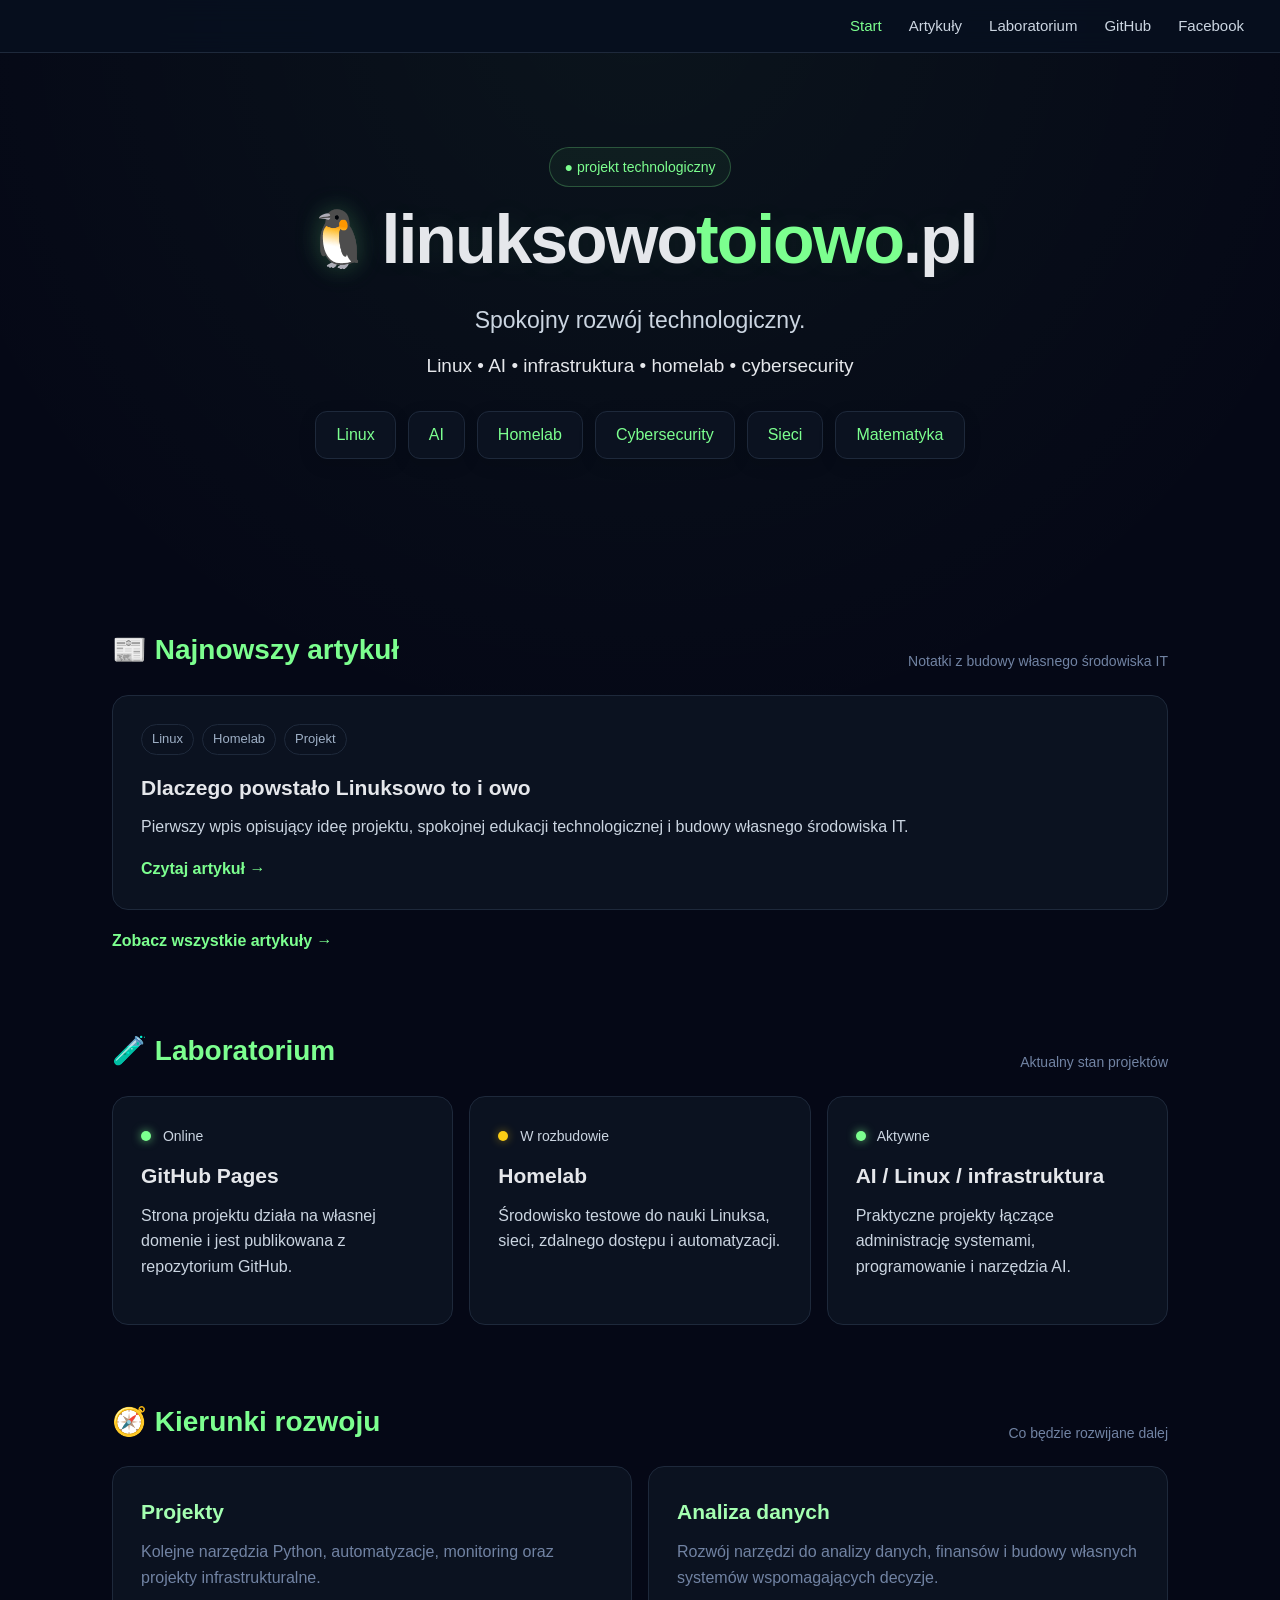
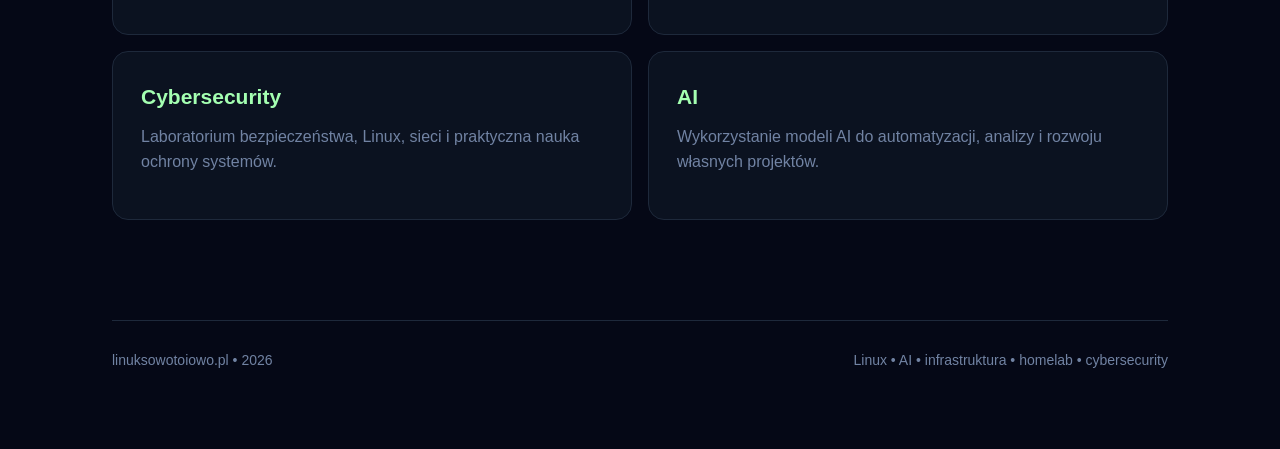
==== commit b5c49b75: "Refactor index.html for SEO and layout improvements Updated meta tags for SEO and changed title for " ====
--- a/index.html
+++ b/index.html
@@ -4,11 +4,13 @@
 <head>
     <meta charset="UTF-8">
     <meta name="viewport" content="width=device-width, initial-scale=1.0">
+    <meta name="theme-color" content="#050816">
+    <meta name="robots" content="index, follow">
 
     <meta name="description"
-          content="Linuksowo to i owo — Linux, AI, infrastruktura, homelab, cybersecurity, sieci i projekty technologiczne.">
-
-    <title>Linuksowo to i owo</title>
+          content="linuksowotoiowo.pl — Linux, AI, infrastruktura, homelab, cybersecurity, sieci i projekty technologiczne.">
+
+    <title>linuksowotoiowo.pl — spokojny rozwój technologiczny</title>
 
     <style>
         :root {
@@ -32,6 +34,7 @@
 
         html {
             scroll-behavior: smooth;
+            scroll-padding-top: 90px;
         }
 
         body {
@@ -43,9 +46,16 @@
                     transparent 35%
                 ),
                 var(--bg);
+
             color: var(--text);
             font-family: Arial, Helvetica, sans-serif;
             line-height: 1.6;
+        }
+
+        a:focus-visible {
+            outline: 2px solid var(--green);
+            outline-offset: 4px;
+            border-radius: 6px;
         }
 
         /* NAVIGATION */
@@ -56,22 +66,16 @@
             z-index: 1000;
 
             display: flex;
-            justify-content: space-between;
+            justify-content: flex-end;
             align-items: center;
 
             padding: 14px 36px;
 
-            background: rgba(7,16,31,0.95);
-            backdrop-filter: blur(12px);
+            background: rgba(7,16,31,0.92);
+            backdrop-filter: blur(14px);
+            -webkit-backdrop-filter: blur(14px);
+
             border-bottom: 1px solid var(--border);
-        }
-
-        .nav-logo {
-            color: var(--green);
-            font-size: 24px;
-            font-weight: 700;
-
-            text-shadow: 0 0 14px rgba(124,255,143,0.20);
         }
 
         .nav-links {
@@ -83,13 +87,12 @@
         .nav-links a {
             color: var(--text-soft);
             text-decoration: none;
-            transition: color 0.2s ease, transform 0.2s ease;
-        }
-
-        .nav-links a:hover {
-            color: var(--green);
-        }
-
+            font-size: 15px;
+
+            transition: color 0.2s ease;
+        }
+
+        .nav-links a:hover,
         .nav-links .active {
             color: var(--green);
         }
@@ -119,8 +122,8 @@
         .hero-badge {
             margin-bottom: 15px;
             padding: 8px 15px;
+
             border-radius: 999px;
-
             border: 1px solid rgba(124,255,143,0.25);
             background: rgba(124,255,143,0.05);
 
@@ -132,7 +135,7 @@
             margin: 0 0 10px;
             color: var(--text);
 
-            font-size: clamp(46px, 7vw, 68px);
+            font-size: clamp(34px, 6.2vw, 68px);
             line-height: 1.1;
             letter-spacing: -2px;
 
@@ -143,13 +146,16 @@
             display: inline-flex;
             align-items: center;
             justify-content: center;
-            gap: 12px;
-            flex-wrap: wrap;
+            gap: 0;
+            flex-wrap: nowrap;
+            white-space: nowrap;
         }
 
         .hero-tux {
             font-size: 0.82em;
             line-height: 1;
+            margin-right: 10px;
+
             filter: drop-shadow(0 0 12px rgba(124,255,143,0.18));
         }
 
@@ -186,6 +192,7 @@
 
         .category-buttons a {
             padding: 10px 20px;
+
             border: 1px solid var(--border);
             border-radius: 12px;
 
@@ -193,6 +200,7 @@
             color: var(--green);
             text-decoration: none;
 
+            box-shadow: 0 5px 18px rgba(0,0,0,0.12);
             transition: 0.25s ease;
         }
 
@@ -233,6 +241,7 @@
 
         .card {
             padding: 28px;
+
             background: var(--panel);
             border: 1px solid var(--border);
             border-radius: 16px;
@@ -280,8 +289,10 @@
 
         .article-tag {
             padding: 4px 10px;
+
             border: 1px solid var(--border);
             border-radius: 999px;
+
             color: #9fb0c6;
             font-size: 13px;
         }
@@ -305,9 +316,10 @@
             width: 10px;
             height: 10px;
             margin-right: 8px;
+
             border-radius: 50%;
-
             background: var(--green);
+
             box-shadow: 0 0 10px rgba(124,255,143,0.7);
         }
 
@@ -337,6 +349,7 @@
         .footer {
             margin-top: 100px;
             padding: 28px 0;
+
             border-top: 1px solid var(--border);
 
             display: flex;
@@ -358,11 +371,12 @@
 
         /* RESPONSIVE */
 
-        @media(max-width: 800px) {
+        @media (max-width: 800px) {
             .navbar {
                 flex-direction: column;
                 gap: 12px;
                 padding: 14px 18px;
+                position: relative;
             }
 
             .nav-links {
@@ -378,6 +392,16 @@
 
             .hero h1 {
                 letter-spacing: -1px;
+                font-size: clamp(30px, 8vw, 48px);
+            }
+
+            .hero-logo {
+                white-space: normal;
+                flex-wrap: wrap;
+            }
+
+            .hero-tux {
+                margin-right: 6px;
             }
 
             .hero-subtitle {
@@ -402,6 +426,49 @@
                 flex-direction: column;
             }
         }
+
+        @media (max-width: 420px) {
+            .hero {
+                min-height: 360px;
+                padding: 38px 6px;
+            }
+
+            .hero h1 {
+                font-size: 30px;
+                letter-spacing: -0.8px;
+            }
+
+            .hero-tux {
+                font-size: 0.72em;
+            }
+
+            .hero-subtitle {
+                font-size: 18px;
+            }
+
+            .category-buttons a {
+                padding: 9px 13px;
+                font-size: 14px;
+            }
+
+            .card {
+                padding: 20px;
+            }
+        }
+
+        @media (prefers-reduced-motion: reduce) {
+            html {
+                scroll-behavior: auto;
+            }
+
+            *,
+            *::before,
+            *::after {
+                transition-duration: 0.01ms !important;
+                animation-duration: 0.01ms !important;
+                animation-iteration-count: 1 !important;
+            }
+        }
     </style>
 </head>
 
@@ -410,11 +477,6 @@
 <!-- NAVIGATION -->
 
 <nav class="navbar">
-
-    <div class="nav-logo">
-        <span style="color: #e5e7eb;">Linuksowo</span><span style="color: #7cff8f;">toiowo</span>
-    </div>
-
     <div class="nav-links">
 
         <a class="active" href="index.html">
@@ -457,7 +519,7 @@
     </div>
 
     <h1 class="hero-logo">
-        <span class="hero-tux" aria-hidden="true">🐧</span><span class="hero-logo-white">Linuksowo</span><span class="hero-logo-green">toiowo</span><span class="hero-logo-white">.pl</span>
+        <span class="hero-tux" aria-hidden="true">🐧</span><span class="hero-logo-white">linuksowo</span><span class="hero-logo-green">toiowo</span><span class="hero-logo-white">.pl</span>
     </h1>
 
     <div class="hero-subtitle">
@@ -478,6 +540,7 @@
         <a href="articles/">Matematyka</a>
 
     </div>
+
 </section>
 
 <!-- LATEST ARTICLE -->
@@ -499,11 +562,9 @@
     <article class="card">
 
         <div class="article-tags">
-
             <span class="article-tag">Linux</span>
             <span class="article-tag">Homelab</span>
             <span class="article-tag">Projekt</span>
-
         </div>
 
         <h3>
@@ -523,12 +584,11 @@
     </article>
 
     <div style="margin-top:18px;">
-
         <a class="card-link" href="articles/">
             Zobacz wszystkie artykuły →
         </a>
-
-    </div>
+    </div>
+
 </section>
 
 <!-- LABORATORY -->
@@ -556,7 +616,9 @@
                 Online
             </div>
 
-            <h3>GitHub Pages</h3>
+            <h3>
+                GitHub Pages
+            </h3>
 
             <p>
                 Strona projektu działa na własnej domenie
@@ -572,7 +634,9 @@
                 W rozbudowie
             </div>
 
-            <h3>Homelab</h3>
+            <h3>
+                Homelab
+            </h3>
 
             <p>
                 Środowisko testowe do nauki Linuksa,
@@ -589,7 +653,9 @@
                 Aktywne
             </div>
 
-            <h3>AI / Linux / infrastruktura</h3>
+            <h3>
+                AI / Linux / infrastruktura
+            </h3>
 
             <p>
                 Praktyczne projekty łączące
@@ -601,6 +667,7 @@
         </div>
 
     </div>
+
 </section>
 
 <!-- DEVELOPMENT -->
@@ -623,7 +690,9 @@
 
         <div class="card development-card">
 
-            <h3>Projekty</h3>
+            <h3>
+                Projekty
+            </h3>
 
             <p>
                 Kolejne narzędzia Python,
@@ -636,7 +705,9 @@
 
         <div class="card development-card">
 
-            <h3>Analiza danych</h3>
+            <h3>
+                Analiza danych
+            </h3>
 
             <p>
                 Rozwój narzędzi do analizy danych,
@@ -648,7 +719,9 @@
 
         <div class="card development-card">
 
-            <h3>Cybersecurity</h3>
+            <h3>
+                Cybersecurity
+            </h3>
 
             <p>
                 Laboratorium bezpieczeństwa,
@@ -661,7 +734,9 @@
 
         <div class="card development-card">
 
-            <h3>AI</h3>
+            <h3>
+                AI
+            </h3>
 
             <p>
                 Wykorzystanie modeli AI
@@ -673,6 +748,7 @@
         </div>
 
     </div>
+
 </section>
 
 <!-- FOOTER -->
@@ -680,11 +756,11 @@
 <footer class="footer">
 
     <div>
-        Linuksowo to i owo • 2026
+        linuksowotoiowo.pl • 2026
     </div>
 
     <div>
-        Linux • AI • infrastruktura • homelab
+        Linux • AI • infrastruktura • homelab • cybersecurity
     </div>
 
 </footer>
